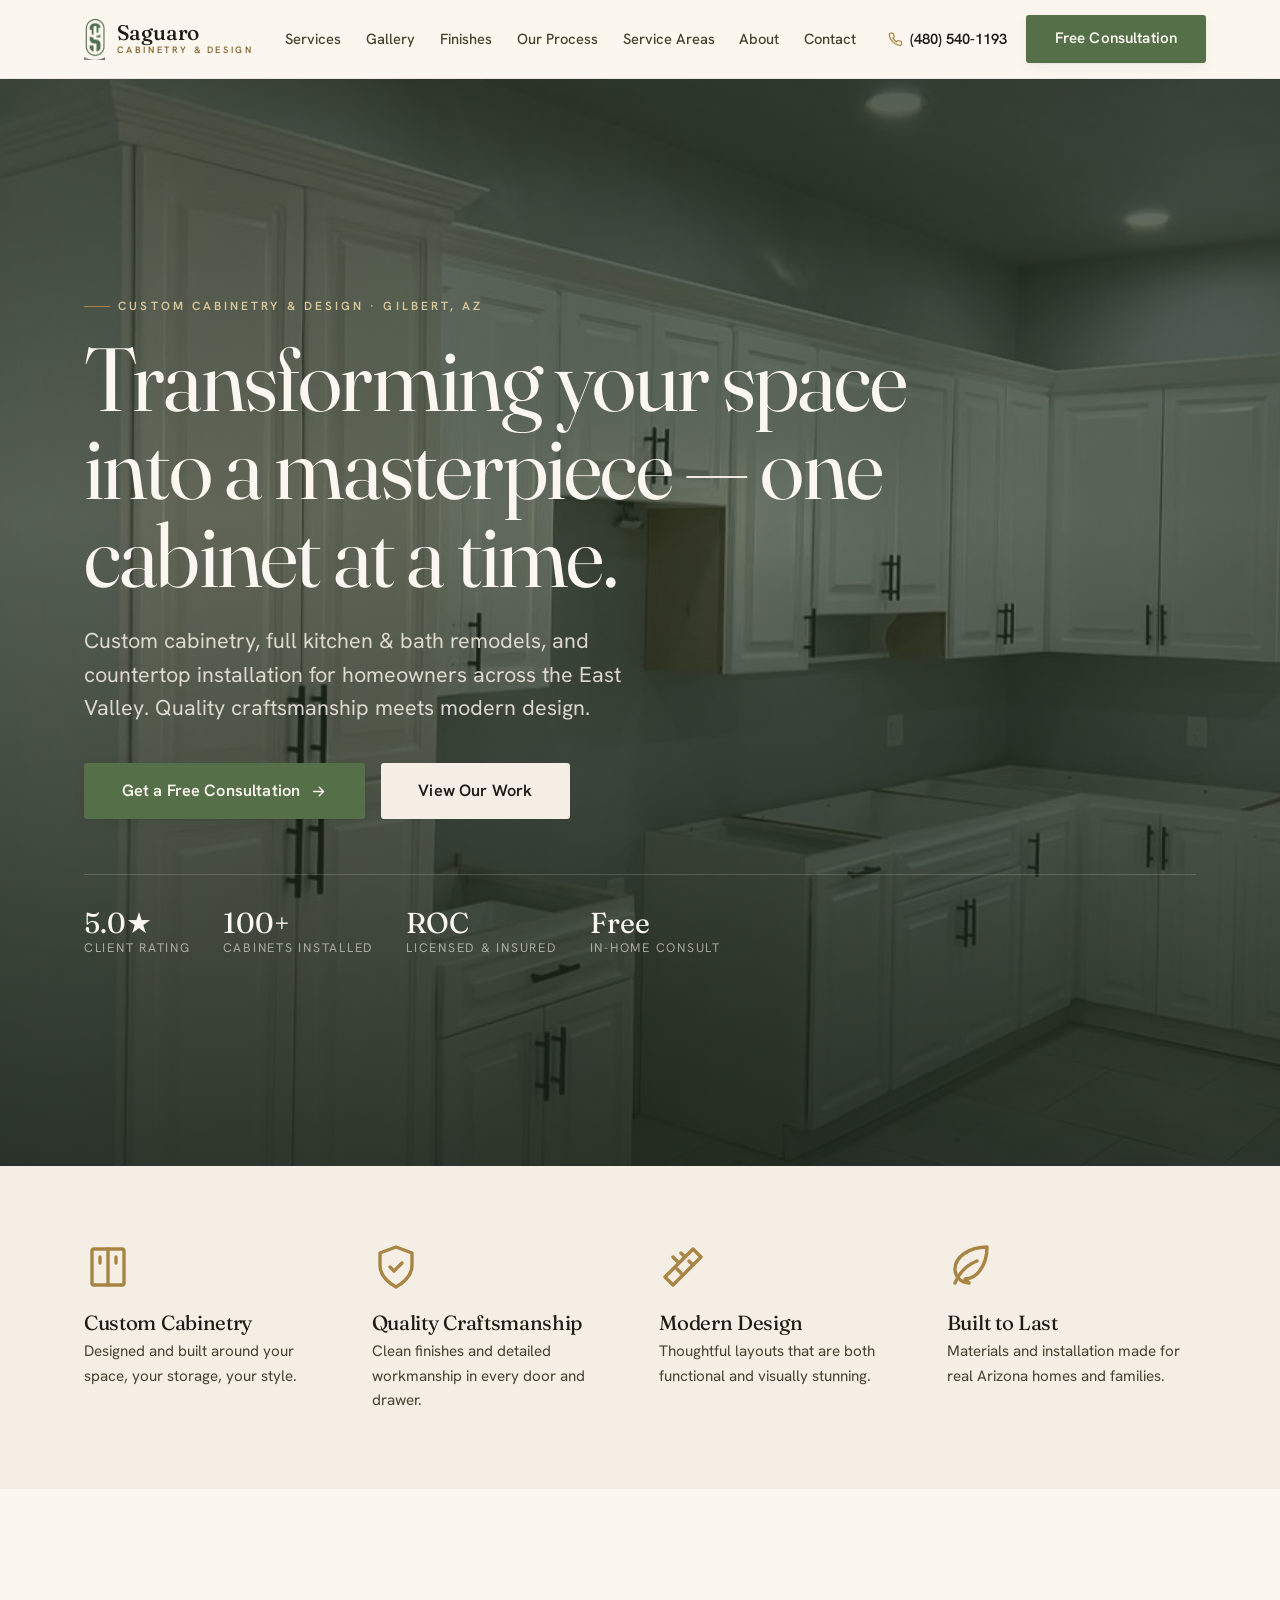
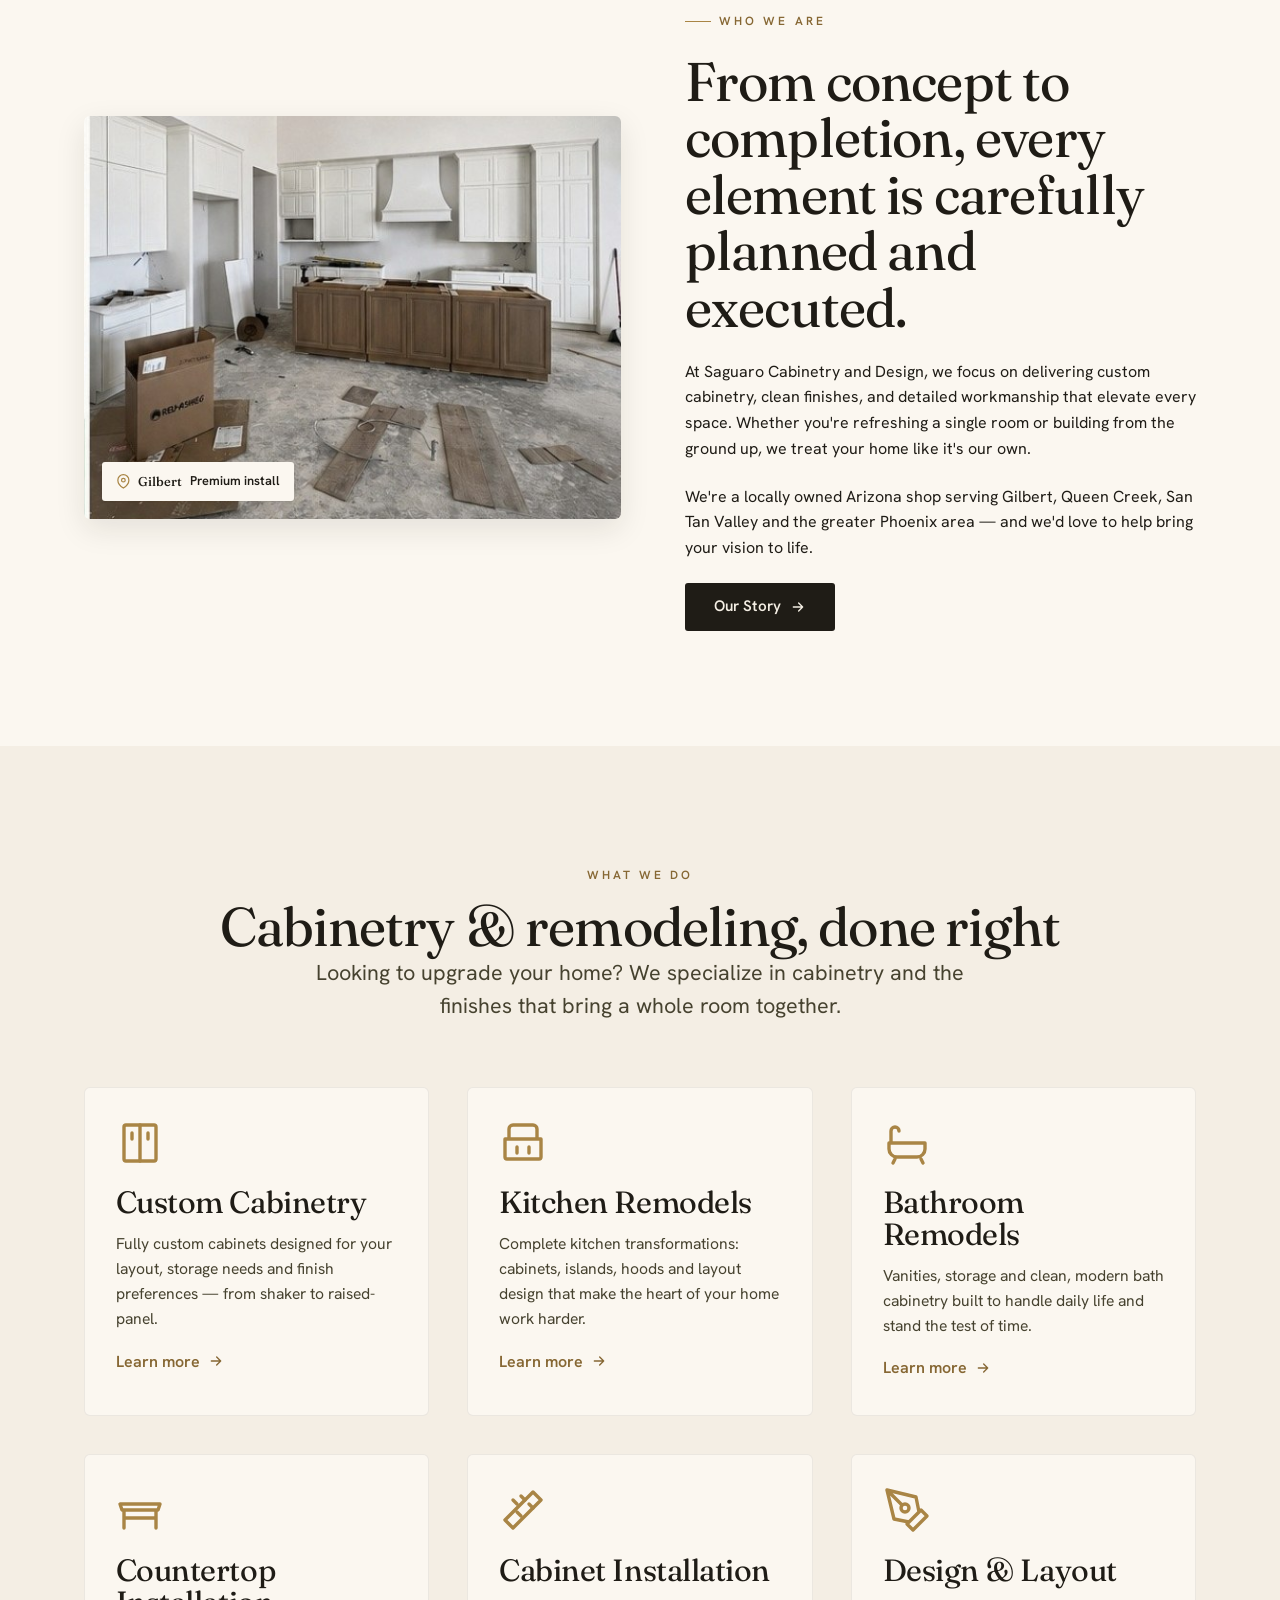
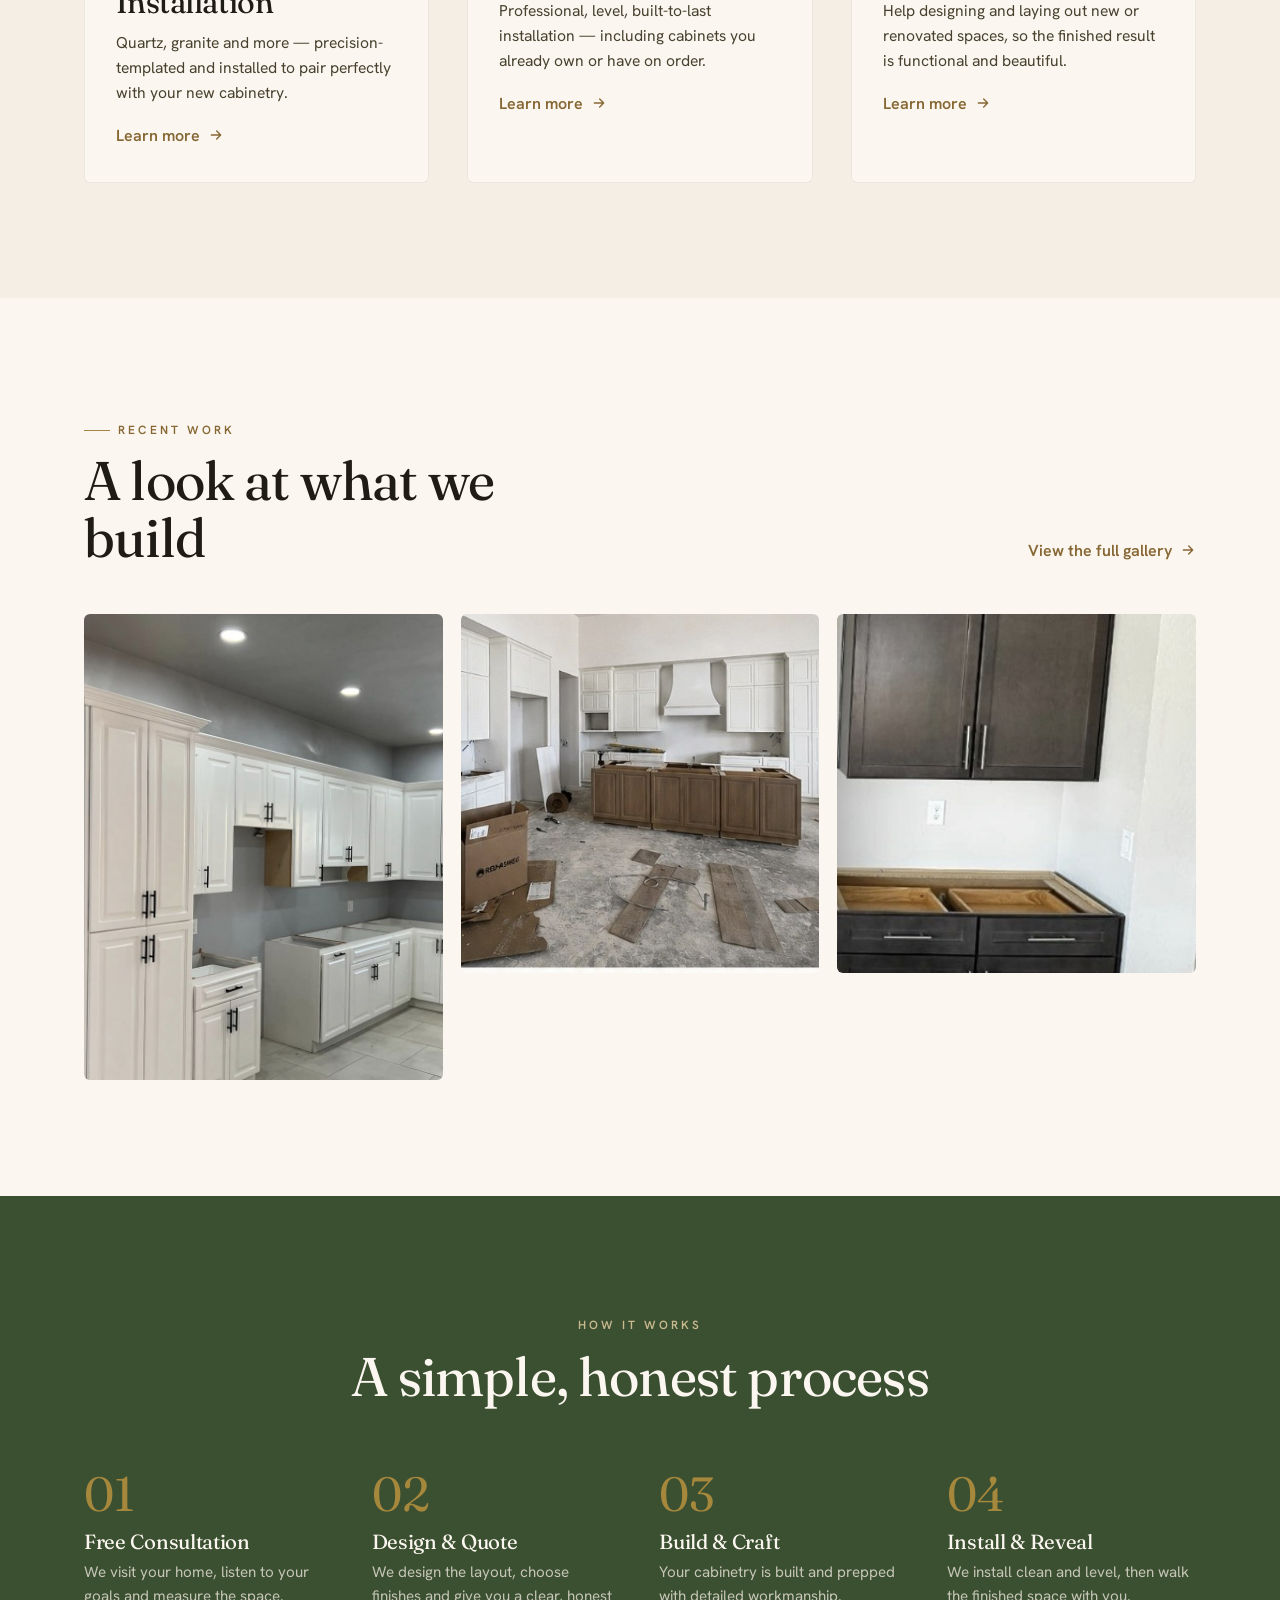
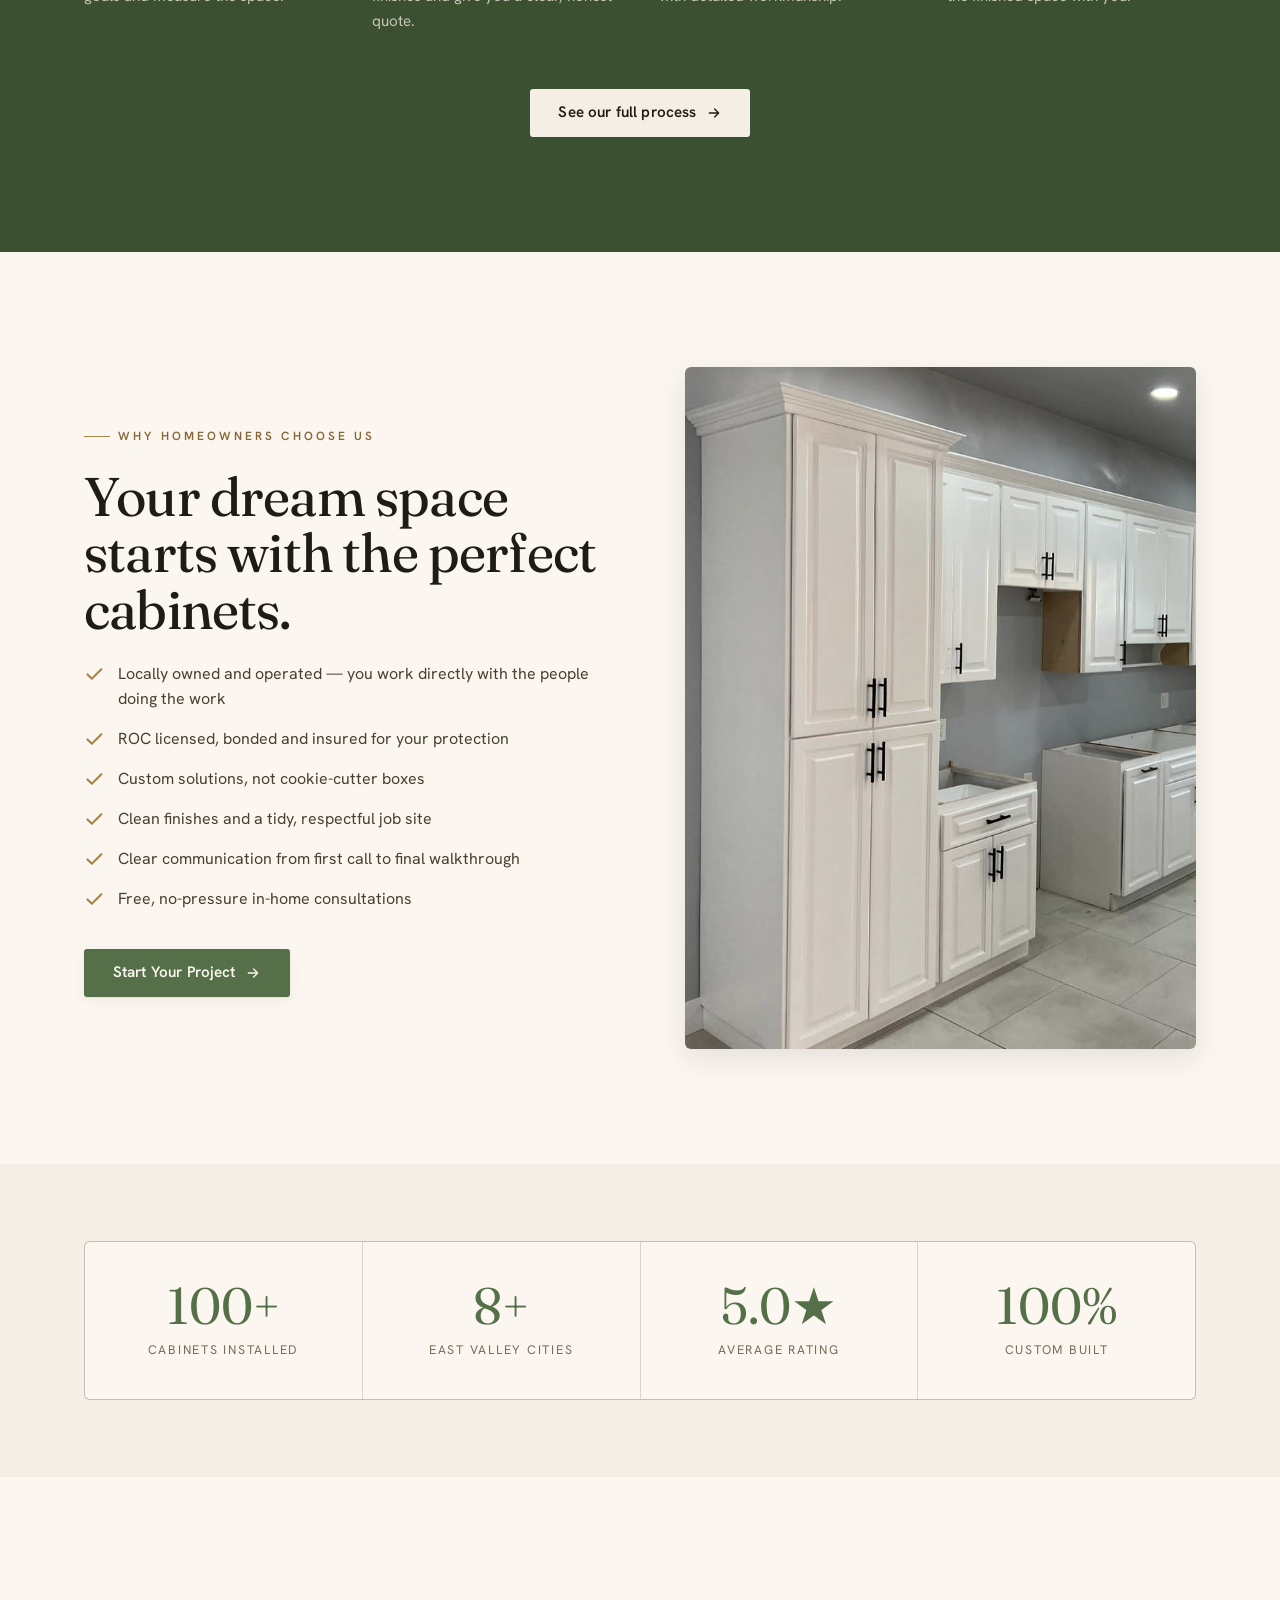
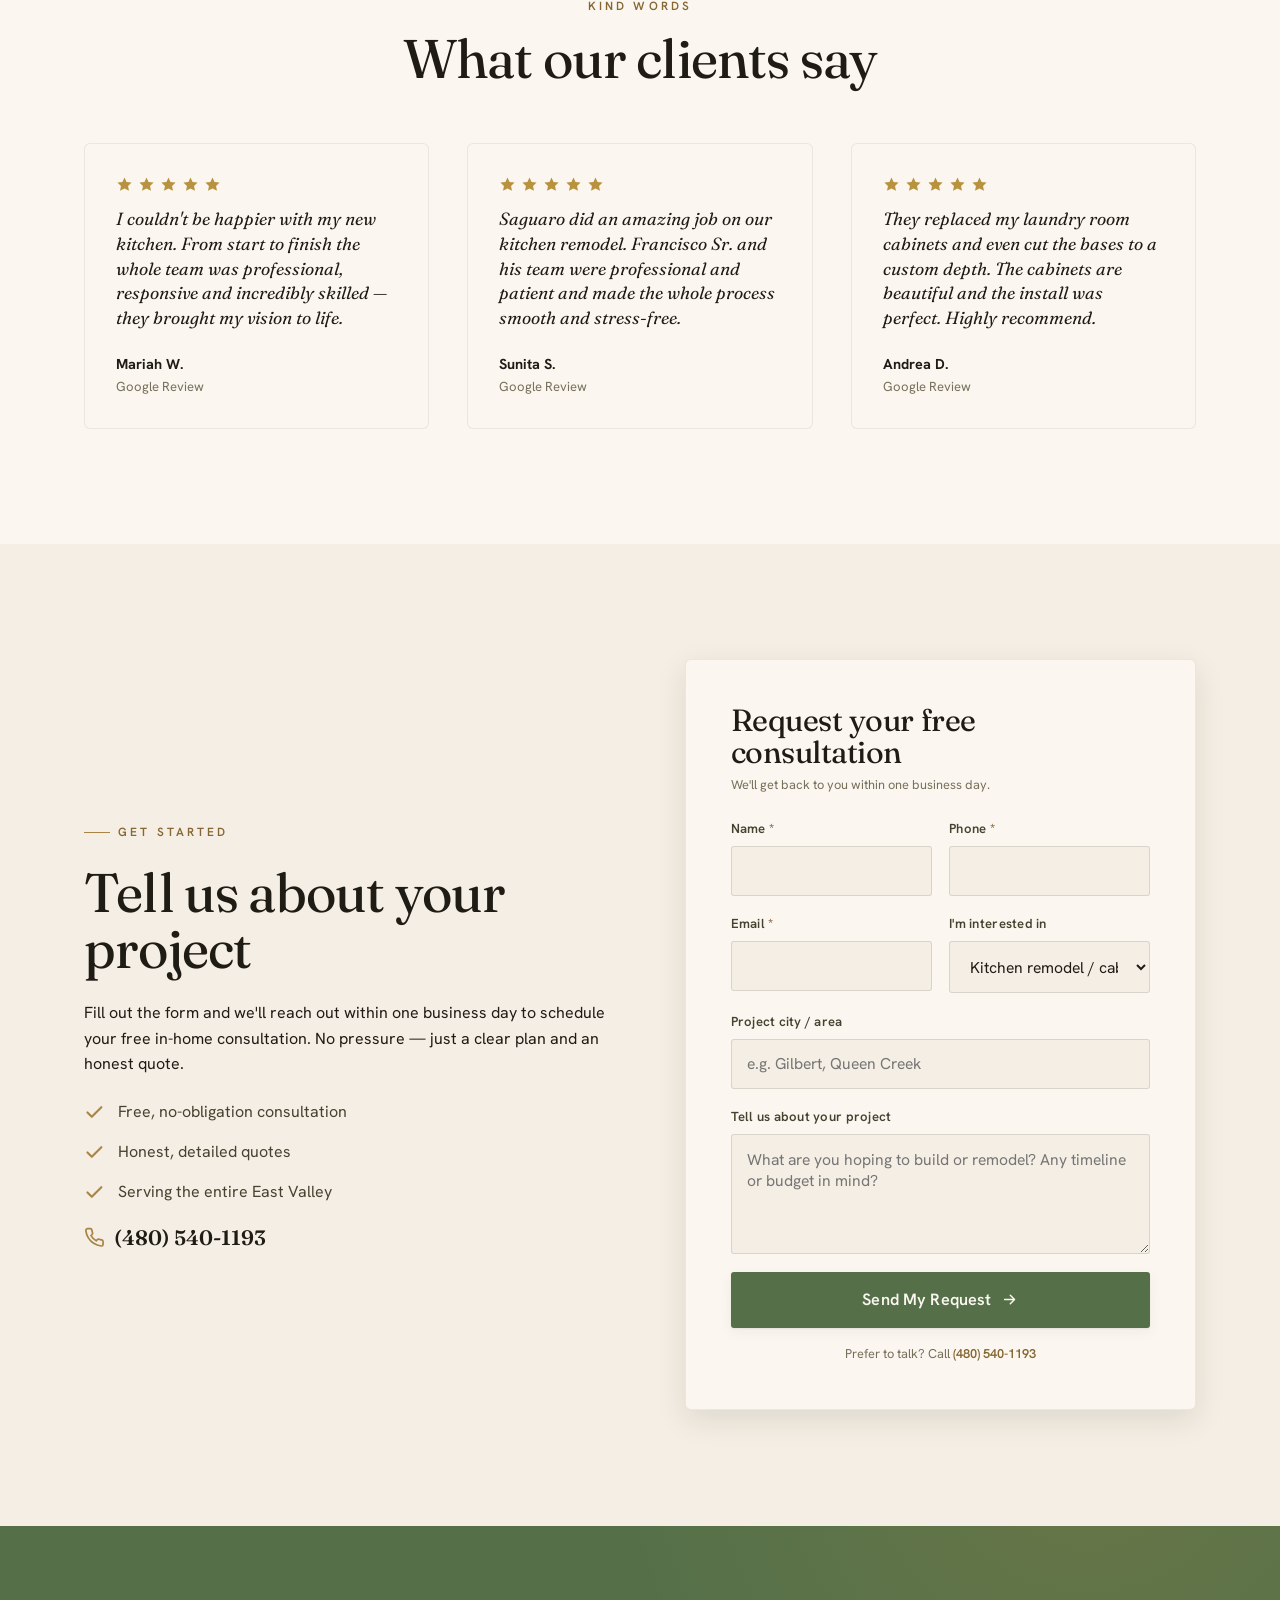
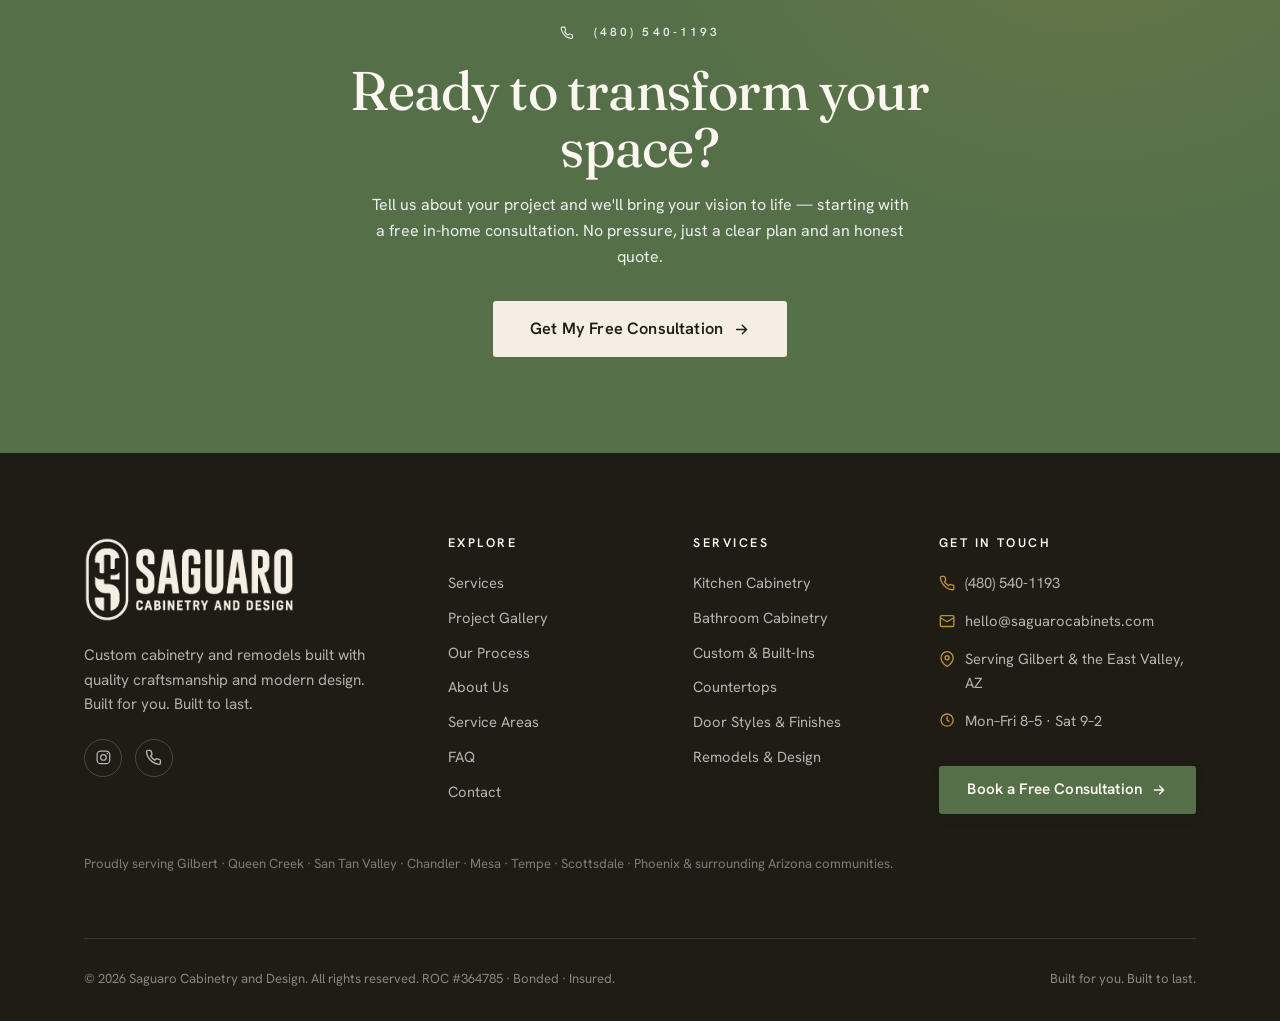
==== index.html @ 875e6c66 "Add files via upload" ====
<!DOCTYPE html>
<html lang="en">
<head>
<meta charset="utf-8">
<title>Saguaro Cabinetry and Design | Custom Cabinets & Kitchen Remodels in Gilbert, AZ</title>
<meta name="viewport" content="width=device-width, initial-scale=1">
<meta name="description" content="Custom cabinetry, kitchen & bathroom remodels, and countertop installation across Gilbert, Queen Creek & the East Valley. Built for you. Built to last. Free in-home consultation — call (480) 540-1193.">
<link rel="canonical" href="https://saguarocabinets.com/">
<meta name="robots" content="index,follow,max-image-preview:large">
<meta name="theme-color" content="#557049">
<meta name="author" content="Saguaro Cabinetry and Design">
<meta name="geo.region" content="US-AZ"><meta name="geo.placename" content="Gilbert, Arizona">
<meta property="og:type" content="website">
<meta property="og:site_name" content="Saguaro Cabinetry and Design">
<meta property="og:title" content="Saguaro Cabinetry and Design | Custom Cabinets & Kitchen Remodels in Gilbert, AZ">
<meta property="og:description" content="Custom cabinetry, kitchen & bathroom remodels, and countertop installation across Gilbert, Queen Creek & the East Valley. Built for you. Built to last. Free in-home consultation — call (480) 540-1193.">
<meta property="og:url" content="https://saguarocabinets.com/">
<meta property="og:image" content="https://saguarocabinets.com/assets/img/project-queencreek-kitchen.jpg">
<meta property="og:locale" content="en_US">
<meta name="twitter:card" content="summary_large_image">
<meta name="twitter:title" content="Saguaro Cabinetry and Design | Custom Cabinets & Kitchen Remodels in Gilbert, AZ">
<meta name="twitter:description" content="Custom cabinetry, kitchen & bathroom remodels, and countertop installation across Gilbert, Queen Creek & the East Valley. Built for you. Built to last. Free in-home consultation — call (480) 540-1193.">
<meta name="twitter:image" content="https://saguarocabinets.com/assets/img/project-queencreek-kitchen.jpg">
<link rel="icon" type="image/png" href="assets/img/favicon.png">
<link rel="apple-touch-icon" href="assets/img/favicon.png">
<link rel="preconnect" href="https://fonts.googleapis.com">
<link rel="preconnect" href="https://fonts.gstatic.com" crossorigin>
<link href="https://fonts.googleapis.com/css2?family=Fraunces:opsz,wght@9..144,330;9..144,400;9..144,470;9..144,560&family=Hanken+Grotesk:wght@400;500;600;700&display=swap" rel="stylesheet">
<link rel="stylesheet" href="assets/css/style.css">
<script type="application/ld+json">{"@context":"https://schema.org","@type":"HomeAndConstructionBusiness","@id":"https://saguarocabinets.com/#business","name":"Saguaro Cabinetry and Design","alternateName":"Saguaro Cabinetry","image":"https://saguarocabinets.com/assets/img/project-queencreek-kitchen.jpg","logo":"https://saguarocabinets.com/assets/img/logo-mark.png","url":"https://saguarocabinets.com/","telephone":"(480) 540-1193","email":"hello@saguarocabinets.com","priceRange":"$$-$$$","address":{"@type":"PostalAddress","addressLocality":"Gilbert","addressRegion":"AZ","addressCountry":"US"},"areaServed":[{"@type":"City","name":"Gilbert"},{"@type":"City","name":"Queen Creek"},{"@type":"City","name":"San Tan Valley"},{"@type":"City","name":"Chandler"},{"@type":"City","name":"Mesa"},{"@type":"City","name":"Tempe"},{"@type":"City","name":"Scottsdale"},{"@type":"City","name":"Phoenix"}],"sameAs":["https://www.instagram.com/saguarocabinetry"],"description":"Custom cabinetry, kitchen and bathroom remodels, and countertop installation serving the East Valley and greater Phoenix, Arizona. Built for you. Built to last.","openingHoursSpecification":[{"@type":"OpeningHoursSpecification","dayOfWeek":["Monday","Tuesday","Wednesday","Thursday","Friday"],"opens":"08:00","closes":"17:00"},{"@type":"OpeningHoursSpecification","dayOfWeek":["Saturday"],"opens":"09:00","closes":"14:00"}],"aggregateRating":{"@type":"AggregateRating","ratingValue":"5.0","reviewCount":"27"},"makesOffer":[{"@type":"Offer","itemOffered":{"@type":"Service","name":"Custom Cabinetry"}},{"@type":"Offer","itemOffered":{"@type":"Service","name":"Kitchen Remodeling"}},{"@type":"Offer","itemOffered":{"@type":"Service","name":"Bathroom Remodeling"}},{"@type":"Offer","itemOffered":{"@type":"Service","name":"Cabinet Installation"}},{"@type":"Offer","itemOffered":{"@type":"Service","name":"Countertop Installation"}}]}</script>
<script type="application/ld+json">{"@context":"https://schema.org","@type":"WebSite","name":"Saguaro Cabinetry and Design","url":"https://saguarocabinets.com/","potentialAction":{"@type":"SearchAction","target":"https://saguarocabinets.com/gallery.html","query-input":"required name=q"}}</script>
</head>
<body>
<header class="site-header">
  <nav class="nav wrap" aria-label="Primary">
    <a class="brand" href="index.html" aria-label="Saguaro Cabinetry and Design — home">
      <img class="brand__mark" src="assets/img/logo-mark.png" alt="" width="22" height="42" loading="eager">
      <span class="brand__name">Saguaro<small>Cabinetry &amp; Design</small></span>
    </a>
    <div class="nav__links" id="menu"><a href="services.html">Services</a><a href="gallery.html">Gallery</a><a href="finishes.html">Finishes</a><a href="process.html">Our Process</a><a href="areas.html">Service Areas</a><a href="about.html">About</a><a href="contact.html">Contact</a></div>
    <div class="nav__cta">
      <a class="nav__phone" href="tel:+14805401193"><svg viewBox="0 0 24 24" fill="none" stroke="currentColor" stroke-width="2" stroke-linecap="round" stroke-linejoin="round"><path d="M22 16.92v3a2 2 0 0 1-2.18 2 19.8 19.8 0 0 1-8.63-3.07 19.5 19.5 0 0 1-6-6A19.8 19.8 0 0 1 2.12 4.18 2 2 0 0 1 4.11 2h3a2 2 0 0 1 2 1.72c.13.96.36 1.9.7 2.81a2 2 0 0 1-.45 2.11L8.09 9.91a16 16 0 0 0 6 6l1.27-1.27a2 2 0 0 1 2.11-.45c.91.34 1.85.57 2.81.7A2 2 0 0 1 22 16.92z"/></svg>(480) 540-1193</a>
      <a class="btn btn--primary" href="contact.html">Free Consultation</a>
      <button class="nav__toggle" aria-label="Toggle menu" aria-controls="menu" aria-expanded="false"><span></span><span></span><span></span></button>
    </div>
  </nav>
</header>

<section class="hero">
  <div class="hero__media"><img src="assets/img/hero-kitchen.jpg" alt="Custom white kitchen cabinetry installed by Saguaro Cabinetry and Design in Queen Creek, Arizona"></div>
  <div class="wrap hero__inner">
    <span class="eyebrow hero__eyebrow reveal in">Custom Cabinetry &amp; Design · Gilbert, AZ</span>
    <h1 class="display reveal in" data-d="1" style="margin-top:1.2rem">Transforming your space into a masterpiece — one cabinet at a time.</h1>
    <p class="lead reveal in" data-d="2" style="margin-top:1.6rem">Custom cabinetry, full kitchen &amp; bath remodels, and countertop installation for homeowners across the East Valley. Quality craftsmanship meets modern design.</p>
    <div class="hero__cta reveal in" data-d="3">
      <a class="btn btn--primary btn--lg" href="contact.html">Get a Free Consultation <svg viewBox="0 0 24 24" fill="none" stroke="currentColor" stroke-width="2" stroke-linecap="round" stroke-linejoin="round"><path d="M5 12h14M13 6l6 6-6 6"/></svg></a>
      <a class="btn btn--light btn--lg" href="gallery.html">View Our Work</a>
    </div>
    <div class="hero__trust reveal in" data-d="4">
      <div><b>5.0&#9733;</b><span>Client rating</span></div>
      <div><b>100+</b><span>Cabinets installed</span></div>
      <div><b>ROC</b><span>Licensed &amp; insured</span></div>
      <div><b>Free</b><span>In-home consult</span></div>
    </div>
  </div>
</section>

<section class="section section--tight bg-bone">
  <div class="wrap">
    <div class="grid g-4">
      <div class="reveal"><div class="card__icon"><svg viewBox="0 0 24 24" fill="none" stroke="currentColor" stroke-width="1.7" stroke-linecap="round" stroke-linejoin="round"><rect x="4" y="3" width="16" height="18" rx="1"/><path d="M12 3v18M8 7v3M16 7v3"/></svg></div><h4>Custom Cabinetry</h4><p style="color:var(--ink-soft);font-size:.95rem;margin-top:.4rem">Designed and built around your space, your storage, your style.</p></div>
      <div class="reveal" data-d="1"><div class="card__icon"><svg viewBox="0 0 24 24" fill="none" stroke="currentColor" stroke-width="1.7" stroke-linecap="round" stroke-linejoin="round"><path d="M12 2 4 5v6c0 5 3.5 8.5 8 11 4.5-2.5 8-6 8-11V5z"/><path d="m9 12 2 2 4-4"/></svg></div><h4>Quality Craftsmanship</h4><p style="color:var(--ink-soft);font-size:.95rem;margin-top:.4rem">Clean finishes and detailed workmanship in every door and drawer.</p></div>
      <div class="reveal" data-d="2"><div class="card__icon"><svg viewBox="0 0 24 24" fill="none" stroke="currentColor" stroke-width="1.7" stroke-linecap="round" stroke-linejoin="round"><path d="M3 17 17 3l4 4L7 21z"/><path d="M7 7l2 2M11 5l2 2M15 9l2 2M9 13l2 2"/></svg></div><h4>Modern Design</h4><p style="color:var(--ink-soft);font-size:.95rem;margin-top:.4rem">Thoughtful layouts that are both functional and visually stunning.</p></div>
      <div class="reveal" data-d="3"><div class="card__icon"><svg viewBox="0 0 24 24" fill="none" stroke="currentColor" stroke-width="1.7" stroke-linecap="round" stroke-linejoin="round"><path d="M11 20A7 7 0 0 1 4 13c0-6 7-11 16-11 0 9-5 16-11 16zM4 20c2-5 6-9 11-11"/></svg></div><h4>Built to Last</h4><p style="color:var(--ink-soft);font-size:.95rem;margin-top:.4rem">Materials and installation made for real Arizona homes and families.</p></div>
    </div>
  </div>
</section>

<section class="section">
  <div class="wrap split">
    <div class="split__media reveal"><div class="media-frame"><img src="assets/img/project-gilbert-island.jpg" alt="Custom walnut kitchen island with white perimeter cabinets and custom range hood in Gilbert, AZ"><div class="media-badge"><svg viewBox="0 0 24 24" fill="none" stroke="currentColor" stroke-width="2" stroke-linecap="round" stroke-linejoin="round"><path d="M21 10c0 7-9 13-9 13s-9-6-9-13a9 9 0 0 1 18 0z"/><circle cx="12" cy="10" r="3"/></svg><b>Gilbert</b> Premium install</div></div></div>
    <div class="stack reveal" data-d="1">
      <span class="eyebrow">Who we are</span>
      <h2>From concept to completion, every element is carefully planned and executed.</h2>
      <p>At Saguaro Cabinetry and Design, we focus on delivering custom cabinetry, clean finishes, and detailed workmanship that elevate every space. Whether you're refreshing a single room or building from the ground up, we treat your home like it's our own.</p>
      <p>We're a locally owned Arizona shop serving Gilbert, Queen Creek, San Tan Valley and the greater Phoenix area — and we'd love to help bring your vision to life.</p>
      <a class="btn btn--dark" href="about.html">Our Story <svg viewBox="0 0 24 24" fill="none" stroke="currentColor" stroke-width="2" stroke-linecap="round" stroke-linejoin="round"><path d="M5 12h14M13 6l6 6-6 6"/></svg></a>
    </div>
  </div>
</section>

<section class="section bg-bone">
  <div class="wrap">
    <div class="center stack-sm reveal" style="margin-bottom:clamp(2.5rem,5vw,4rem)">
      <span class="eyebrow center">What we do</span>
      <h2>Cabinetry &amp; remodeling, done right</h2>
      <p class="lead measure" style="margin:0 auto">Looking to upgrade your home? We specialize in cabinetry and the finishes that bring a whole room together.</p>
    </div>
    <div class="grid g-3">
      <div class="card reveal"><div class="card__icon"><svg viewBox="0 0 24 24" fill="none" stroke="currentColor" stroke-width="1.7" stroke-linecap="round" stroke-linejoin="round"><rect x="4" y="3" width="16" height="18" rx="1"/><path d="M12 3v18M8 7v3M16 7v3"/></svg></div><h3>Custom Cabinetry</h3><p>Fully custom cabinets designed for your layout, storage needs and finish preferences — from shaker to raised-panel.</p><a class="link-arrow" href="custom-cabinetry.html" style="margin-top:1.1rem">Learn more <svg viewBox="0 0 24 24" fill="none" stroke="currentColor" stroke-width="2" stroke-linecap="round" stroke-linejoin="round"><path d="M5 12h14M13 6l6 6-6 6"/></svg></a></div>
      <div class="card reveal"><div class="card__icon"><svg viewBox="0 0 24 24" fill="none" stroke="currentColor" stroke-width="1.7" stroke-linecap="round" stroke-linejoin="round"><path d="M3 10h18M5 10V5a2 2 0 0 1 2-2h10a2 2 0 0 1 2 2v5M3 10v9a1 1 0 0 0 1 1h16a1 1 0 0 0 1-1v-9M9 14v3M15 14v3"/></svg></div><h3>Kitchen Remodels</h3><p>Complete kitchen transformations: cabinets, islands, hoods and layout design that make the heart of your home work harder.</p><a class="link-arrow" href="kitchens.html" style="margin-top:1.1rem">Learn more <svg viewBox="0 0 24 24" fill="none" stroke="currentColor" stroke-width="2" stroke-linecap="round" stroke-linejoin="round"><path d="M5 12h14M13 6l6 6-6 6"/></svg></a></div>
      <div class="card reveal"><div class="card__icon"><svg viewBox="0 0 24 24" fill="none" stroke="currentColor" stroke-width="1.7" stroke-linecap="round" stroke-linejoin="round"><path d="M4 12V6a2 2 0 0 1 2-2 2 2 0 0 1 2 2M3 12h18v3a4 4 0 0 1-4 4H7a4 4 0 0 1-4-4zM6 20l-1 2M19 20l1 2"/></svg></div><h3>Bathroom Remodels</h3><p>Vanities, storage and clean, modern bath cabinetry built to handle daily life and stand the test of time.</p><a class="link-arrow" href="bathrooms.html" style="margin-top:1.1rem">Learn more <svg viewBox="0 0 24 24" fill="none" stroke="currentColor" stroke-width="2" stroke-linecap="round" stroke-linejoin="round"><path d="M5 12h14M13 6l6 6-6 6"/></svg></a></div>
      <div class="card reveal"><div class="card__icon"><svg viewBox="0 0 24 24" fill="none" stroke="currentColor" stroke-width="1.7" stroke-linecap="round" stroke-linejoin="round"><path d="M2 9h20l-1 3H3zM4 12v9M20 12v9M4 16h16"/></svg></div><h3>Countertop Installation</h3><p>Quartz, granite and more — precision-templated and installed to pair perfectly with your new cabinetry.</p><a class="link-arrow" href="countertops.html" style="margin-top:1.1rem">Learn more <svg viewBox="0 0 24 24" fill="none" stroke="currentColor" stroke-width="2" stroke-linecap="round" stroke-linejoin="round"><path d="M5 12h14M13 6l6 6-6 6"/></svg></a></div>
      <div class="card reveal"><div class="card__icon"><svg viewBox="0 0 24 24" fill="none" stroke="currentColor" stroke-width="1.7" stroke-linecap="round" stroke-linejoin="round"><path d="M3 17 17 3l4 4L7 21z"/><path d="M7 7l2 2M11 5l2 2M15 9l2 2M9 13l2 2"/></svg></div><h3>Cabinet Installation</h3><p>Professional, level, built-to-last installation — including cabinets you already own or have on order.</p><a class="link-arrow" href="services.html" style="margin-top:1.1rem">Learn more <svg viewBox="0 0 24 24" fill="none" stroke="currentColor" stroke-width="2" stroke-linecap="round" stroke-linejoin="round"><path d="M5 12h14M13 6l6 6-6 6"/></svg></a></div>
      <div class="card reveal"><div class="card__icon"><svg viewBox="0 0 24 24" fill="none" stroke="currentColor" stroke-width="1.7" stroke-linecap="round" stroke-linejoin="round"><path d="m12 19 7-7 3 3-7 7-3-3zM18 13l-1.5-7.5L2 2l3.5 14.5L13 18zM2 2l7.5 7.5"/><circle cx="11" cy="11" r="2"/></svg></div><h3>Design &amp; Layout</h3><p>Help designing and laying out new or renovated spaces, so the finished result is functional and beautiful.</p><a class="link-arrow" href="services.html" style="margin-top:1.1rem">Learn more <svg viewBox="0 0 24 24" fill="none" stroke="currentColor" stroke-width="2" stroke-linecap="round" stroke-linejoin="round"><path d="M5 12h14M13 6l6 6-6 6"/></svg></a></div>
    </div>
  </div>
</section>

<section class="section">
  <div class="wrap">
    <div class="split" style="align-items:flex-end;margin-bottom:clamp(2rem,4vw,3rem)">
      <div class="stack-sm reveal"><span class="eyebrow">Recent work</span><h2>A look at what we build</h2></div>
      <div class="reveal" data-d="1" style="text-align:right"><a class="link-arrow" href="gallery.html">View the full gallery <svg viewBox="0 0 24 24" fill="none" stroke="currentColor" stroke-width="2" stroke-linecap="round" stroke-linejoin="round"><path d="M5 12h14M13 6l6 6-6 6"/></svg></a></div>
    </div>
    <div class="gallery-grid">
      <div class="gallery-item reveal"><img src="assets/img/project-queencreek-kitchen.jpg" alt="White raised-panel kitchen cabinets in Queen Creek, AZ" loading="lazy"><div class="gallery-item__cap"><span>Queen Creek</span><h4>White Raised-Panel Kitchen</h4></div></div>
      <div class="gallery-item reveal" data-d="1"><img src="assets/img/project-gilbert-island.jpg" alt="Walnut kitchen island in Gilbert, AZ" loading="lazy"><div class="gallery-item__cap"><span>Gilbert</span><h4>Walnut Island &amp; Hood</h4></div></div>
      <div class="gallery-item reveal" data-d="2"><img src="assets/img/project-espresso-cabinets.jpg" alt="Espresso built-in cabinetry in San Tan Valley, AZ" loading="lazy"><div class="gallery-item__cap"><span>San Tan Valley</span><h4>Espresso Built-Ins</h4></div></div>
    </div>
  </div>
</section>

<section class="section bg-saguaro">
  <div class="wrap">
    <div class="center stack-sm reveal" style="margin-bottom:clamp(2.5rem,5vw,4rem)">
      <span class="eyebrow center">How it works</span>
      <h2>A simple, honest process</h2>
    </div>
    <div class="grid g-4">
      <div class="reveal"><span class="feature-num">01</span><h4>Free Consultation</h4><p style="color:rgba(244,238,228,.75);margin-top:.5rem;font-size:.95rem">We visit your home, listen to your goals and measure the space.</p></div>
      <div class="reveal" data-d="1"><span class="feature-num">02</span><h4>Design &amp; Quote</h4><p style="color:rgba(244,238,228,.75);margin-top:.5rem;font-size:.95rem">We design the layout, choose finishes and give you a clear, honest quote.</p></div>
      <div class="reveal" data-d="2"><span class="feature-num">03</span><h4>Build &amp; Craft</h4><p style="color:rgba(244,238,228,.75);margin-top:.5rem;font-size:.95rem">Your cabinetry is built and prepped with detailed workmanship.</p></div>
      <div class="reveal" data-d="3"><span class="feature-num">04</span><h4>Install &amp; Reveal</h4><p style="color:rgba(244,238,228,.75);margin-top:.5rem;font-size:.95rem">We install clean and level, then walk the finished space with you.</p></div>
    </div>
    <div class="center" style="margin-top:clamp(2.5rem,5vw,3.5rem)"><a class="btn btn--light" href="process.html">See our full process <svg viewBox="0 0 24 24" fill="none" stroke="currentColor" stroke-width="2" stroke-linecap="round" stroke-linejoin="round"><path d="M5 12h14M13 6l6 6-6 6"/></svg></a></div>
  </div>
</section>

<section class="section">
  <div class="wrap split split--rev">
    <div class="split__media reveal"><div class="media-frame media-frame--tall"><img src="assets/img/project-queencreek-pantry.jpg" alt="Floor-to-ceiling white pantry cabinetry installed in Queen Creek, AZ"></div></div>
    <div class="stack reveal" data-d="1">
      <span class="eyebrow">Why homeowners choose us</span>
      <h2>Your dream space starts with the perfect cabinets.</h2>
      <ul class="checklist "><li><svg viewBox="0 0 24 24" fill="none" stroke="currentColor" stroke-width="2.4" stroke-linecap="round" stroke-linejoin="round"><path d="M20 6 9 17l-5-5"/></svg><span>Locally owned and operated — you work directly with the people doing the work</span></li><li><svg viewBox="0 0 24 24" fill="none" stroke="currentColor" stroke-width="2.4" stroke-linecap="round" stroke-linejoin="round"><path d="M20 6 9 17l-5-5"/></svg><span>ROC licensed, bonded and insured for your protection</span></li><li><svg viewBox="0 0 24 24" fill="none" stroke="currentColor" stroke-width="2.4" stroke-linecap="round" stroke-linejoin="round"><path d="M20 6 9 17l-5-5"/></svg><span>Custom solutions, not cookie-cutter boxes</span></li><li><svg viewBox="0 0 24 24" fill="none" stroke="currentColor" stroke-width="2.4" stroke-linecap="round" stroke-linejoin="round"><path d="M20 6 9 17l-5-5"/></svg><span>Clean finishes and a tidy, respectful job site</span></li><li><svg viewBox="0 0 24 24" fill="none" stroke="currentColor" stroke-width="2.4" stroke-linecap="round" stroke-linejoin="round"><path d="M20 6 9 17l-5-5"/></svg><span>Clear communication from first call to final walkthrough</span></li><li><svg viewBox="0 0 24 24" fill="none" stroke="currentColor" stroke-width="2.4" stroke-linecap="round" stroke-linejoin="round"><path d="M20 6 9 17l-5-5"/></svg><span>Free, no-pressure in-home consultations</span></li></ul>
      <a class="btn btn--primary" href="contact.html">Start Your Project <svg viewBox="0 0 24 24" fill="none" stroke="currentColor" stroke-width="2" stroke-linecap="round" stroke-linejoin="round"><path d="M5 12h14M13 6l6 6-6 6"/></svg></a>
    </div>
  </div>
</section>

<section class="section--tight bg-bone">
  <div class="wrap">
    <div class="stats reveal">
      <div><b>100+</b><span>Cabinets Installed</span></div>
      <div><b>8+</b><span>East Valley Cities</span></div>
      <div><b>5.0&#9733;</b><span>Average Rating</span></div>
      <div><b>100%</b><span>Custom Built</span></div>
    </div>
  </div>
</section>

<!-- Real Google reviews (Saguaro Cabinetry and Design) -->
<section class="section">
  <div class="wrap">
    <div class="center stack-sm reveal" style="margin-bottom:clamp(2.5rem,5vw,3.5rem)"><span class="eyebrow center">Kind words</span><h2>What our clients say</h2></div>
    <div class="grid g-3">
      <div class="card reveal"><div class="quote"><div class="stars" aria-label="5 out of 5 stars"><svg viewBox="0 0 24 24" fill="currentColor"><path d="m12 2 2.9 6.3L22 9.3l-5 4.7 1.3 6.9L12 17.6 5.7 20.9 7 14 2 9.3l7.1-1z"/></svg><svg viewBox="0 0 24 24" fill="currentColor"><path d="m12 2 2.9 6.3L22 9.3l-5 4.7 1.3 6.9L12 17.6 5.7 20.9 7 14 2 9.3l7.1-1z"/></svg><svg viewBox="0 0 24 24" fill="currentColor"><path d="m12 2 2.9 6.3L22 9.3l-5 4.7 1.3 6.9L12 17.6 5.7 20.9 7 14 2 9.3l7.1-1z"/></svg><svg viewBox="0 0 24 24" fill="currentColor"><path d="m12 2 2.9 6.3L22 9.3l-5 4.7 1.3 6.9L12 17.6 5.7 20.9 7 14 2 9.3l7.1-1z"/></svg><svg viewBox="0 0 24 24" fill="currentColor"><path d="m12 2 2.9 6.3L22 9.3l-5 4.7 1.3 6.9L12 17.6 5.7 20.9 7 14 2 9.3l7.1-1z"/></svg></div><p style="font-size:1.1rem">I couldn't be happier with my new kitchen. From start to finish the whole team was professional, responsive and incredibly skilled — they brought my vision to life.</p><div class="quote__by"><b>Mariah W.</b><span>Google Review</span></div></div></div>
      <div class="card reveal" data-d="1"><div class="quote"><div class="stars" aria-label="5 out of 5 stars"><svg viewBox="0 0 24 24" fill="currentColor"><path d="m12 2 2.9 6.3L22 9.3l-5 4.7 1.3 6.9L12 17.6 5.7 20.9 7 14 2 9.3l7.1-1z"/></svg><svg viewBox="0 0 24 24" fill="currentColor"><path d="m12 2 2.9 6.3L22 9.3l-5 4.7 1.3 6.9L12 17.6 5.7 20.9 7 14 2 9.3l7.1-1z"/></svg><svg viewBox="0 0 24 24" fill="currentColor"><path d="m12 2 2.9 6.3L22 9.3l-5 4.7 1.3 6.9L12 17.6 5.7 20.9 7 14 2 9.3l7.1-1z"/></svg><svg viewBox="0 0 24 24" fill="currentColor"><path d="m12 2 2.9 6.3L22 9.3l-5 4.7 1.3 6.9L12 17.6 5.7 20.9 7 14 2 9.3l7.1-1z"/></svg><svg viewBox="0 0 24 24" fill="currentColor"><path d="m12 2 2.9 6.3L22 9.3l-5 4.7 1.3 6.9L12 17.6 5.7 20.9 7 14 2 9.3l7.1-1z"/></svg></div><p style="font-size:1.1rem">Saguaro did an amazing job on our kitchen remodel. Francisco Sr. and his team were professional and patient and made the whole process smooth and stress-free.</p><div class="quote__by"><b>Sunita S.</b><span>Google Review</span></div></div></div>
      <div class="card reveal" data-d="2"><div class="quote"><div class="stars" aria-label="5 out of 5 stars"><svg viewBox="0 0 24 24" fill="currentColor"><path d="m12 2 2.9 6.3L22 9.3l-5 4.7 1.3 6.9L12 17.6 5.7 20.9 7 14 2 9.3l7.1-1z"/></svg><svg viewBox="0 0 24 24" fill="currentColor"><path d="m12 2 2.9 6.3L22 9.3l-5 4.7 1.3 6.9L12 17.6 5.7 20.9 7 14 2 9.3l7.1-1z"/></svg><svg viewBox="0 0 24 24" fill="currentColor"><path d="m12 2 2.9 6.3L22 9.3l-5 4.7 1.3 6.9L12 17.6 5.7 20.9 7 14 2 9.3l7.1-1z"/></svg><svg viewBox="0 0 24 24" fill="currentColor"><path d="m12 2 2.9 6.3L22 9.3l-5 4.7 1.3 6.9L12 17.6 5.7 20.9 7 14 2 9.3l7.1-1z"/></svg><svg viewBox="0 0 24 24" fill="currentColor"><path d="m12 2 2.9 6.3L22 9.3l-5 4.7 1.3 6.9L12 17.6 5.7 20.9 7 14 2 9.3l7.1-1z"/></svg></div><p style="font-size:1.1rem">They replaced my laundry room cabinets and even cut the bases to a custom depth. The cabinets are beautiful and the install was perfect. Highly recommend.</p><div class="quote__by"><b>Andrea D.</b><span>Google Review</span></div></div></div>
    </div>
  </div>
</section>

<section class="section bg-bone">
  <div class="wrap split">
    <div class="stack reveal">
      <span class="eyebrow">Get started</span>
      <h2>Tell us about your project</h2>
      <p>Fill out the form and we'll reach out within one business day to schedule your free in-home consultation. No pressure — just a clear plan and an honest quote.</p>
      <ul class="checklist "><li><svg viewBox="0 0 24 24" fill="none" stroke="currentColor" stroke-width="2.4" stroke-linecap="round" stroke-linejoin="round"><path d="M20 6 9 17l-5-5"/></svg><span>Free, no-obligation consultation</span></li><li><svg viewBox="0 0 24 24" fill="none" stroke="currentColor" stroke-width="2.4" stroke-linecap="round" stroke-linejoin="round"><path d="M20 6 9 17l-5-5"/></svg><span>Honest, detailed quotes</span></li><li><svg viewBox="0 0 24 24" fill="none" stroke="currentColor" stroke-width="2.4" stroke-linecap="round" stroke-linejoin="round"><path d="M20 6 9 17l-5-5"/></svg><span>Serving the entire East Valley</span></li></ul>
      <div style="margin-top:1rem"><a class="nav__phone" href="tel:+14805401193" style="font-size:1.3rem;font-family:var(--serif)"><svg viewBox="0 0 24 24" fill="none" stroke="currentColor" stroke-width="2" stroke-linecap="round" stroke-linejoin="round"><path d="M22 16.92v3a2 2 0 0 1-2.18 2 19.8 19.8 0 0 1-8.63-3.07 19.5 19.5 0 0 1-6-6A19.8 19.8 0 0 1 2.12 4.18 2 2 0 0 1 4.11 2h3a2 2 0 0 1 2 1.72c.13.96.36 1.9.7 2.81a2 2 0 0 1-.45 2.11L8.09 9.91a16 16 0 0 0 6 6l1.27-1.27a2 2 0 0 1 2.11-.45c.91.34 1.85.57 2.81.7A2 2 0 0 1 22 16.92z"/></svg>(480) 540-1193</a></div>
    </div>
    <div class="reveal" data-d="1"><div>
  <form class="lead-form" data-lead name="contact" method="POST" data-netlify="true" netlify-honeypot="company_website" novalidate><input type="hidden" name="form-name" value="contact">
    <h3 style="margin-bottom:.4rem">Request your free consultation</h3><p class="form-note" style="margin-bottom:1.4rem">We'll get back to you within one business day.</p>
    <div class="honey" aria-hidden="true"><label>Leave this empty<input type="text" name="company_website" tabindex="-1" autocomplete="off"></label></div>
    <div class="form-row">
      <div class="field"><label for="name">Name <span class="req">*</span></label><input type="text" id="name" name="name" required autocomplete="name"><span class="err">Please enter your name.</span></div>
      <div class="field"><label for="phone">Phone <span class="req">*</span></label><input type="tel" id="phone" name="phone" required autocomplete="tel"><span class="err">Please enter a valid phone number.</span></div>
    </div>
    <div class="form-row">
      <div class="field"><label for="email">Email <span class="req">*</span></label><input type="email" id="email" name="email" required autocomplete="email"><span class="err">Please enter a valid email.</span></div>
      <div class="field"><label for="service">I'm interested in</label><select id="service" name="service"><option value="Kitchen remodel / cabinets">Kitchen remodel / cabinets</option><option value="Bathroom remodel / vanity">Bathroom remodel / vanity</option><option value="Custom cabinetry & built-ins">Custom cabinetry & built-ins</option><option value="Countertops">Countertops</option><option value="Whole-home / new build">Whole-home / new build</option><option value="Not sure yet — let's talk">Not sure yet — let's talk</option></select></div>
    </div>
        <div class="field">
          <label for="address">Project city / area</label>
          <input type="text" id="address" name="city" placeholder="e.g. Gilbert, Queen Creek">
        </div>
      <div class="field">
        <label for="message">Tell us about your project</label>
        <textarea id="message" name="message" placeholder="What are you hoping to build or remodel? Any timeline or budget in mind?"></textarea>
      </div>
    <button class="btn btn--primary btn--lg" type="submit" style="width:100%;justify-content:center">Send My Request <svg viewBox="0 0 24 24" fill="none" stroke="currentColor" stroke-width="2" stroke-linecap="round" stroke-linejoin="round"><path d="M5 12h14M13 6l6 6-6 6"/></svg></button>
    <p class="form-note center" style="margin-top:1rem">Prefer to talk? Call <a href="tel:+14805401193" style="color:var(--clay-deep);font-weight:600">(480) 540-1193</a></p>
  </form>
  <div class="form-success">
    <div class="ic"><svg viewBox="0 0 24 24" fill="none" stroke="currentColor" stroke-width="2.4" stroke-linecap="round" stroke-linejoin="round"><path d="M20 6 9 17l-5-5"/></svg></div>
    <h3>Thank you — we've got it!</h3>
    <p class="measure-sm" style="margin:.6rem auto 0;color:var(--ink-soft)">Your request is on its way. A member of the Saguaro Cabinetry team will reach out within one business day to schedule your free consultation.</p>
  </div>
</div></div>
  </div>
</section>
<section class="cta-band">
  <div class="wrap cta-band__inner">
    <span class="eyebrow center" style="color:rgba(255,255,255,.85);justify-content:center"><svg viewBox="0 0 24 24" fill="none" stroke="currentColor" stroke-width="2" stroke-linecap="round" stroke-linejoin="round"><path d="M22 16.92v3a2 2 0 0 1-2.18 2 19.8 19.8 0 0 1-8.63-3.07 19.5 19.5 0 0 1-6-6A19.8 19.8 0 0 1 2.12 4.18 2 2 0 0 1 4.11 2h3a2 2 0 0 1 2 1.72c.13.96.36 1.9.7 2.81a2 2 0 0 1-.45 2.11L8.09 9.91a16 16 0 0 0 6 6l1.27-1.27a2 2 0 0 1 2.11-.45c.91.34 1.85.57 2.81.7A2 2 0 0 1 22 16.92z"/></svg>&nbsp; (480) 540-1193</span>
    <h2 class="reveal" style="margin-top:1rem">Ready to transform your space?</h2>
    <p class="reveal measure" data-d="1">Tell us about your project and we'll bring your vision to life — starting with a free in-home consultation. No pressure, just a clear plan and an honest quote.</p>
    <a class="btn btn--light btn--lg reveal" data-d="2" href="contact.html">Get My Free Consultation <svg viewBox="0 0 24 24" fill="none" stroke="currentColor" stroke-width="2" stroke-linecap="round" stroke-linejoin="round"><path d="M5 12h14M13 6l6 6-6 6"/></svg></a>
  </div>
</section>
<footer class="site-footer">
  <div class="wrap">
    <div class="footer-grid">
      <div class="footer-brand">
        <img src="assets/img/logo-full-cream.png" alt="Saguaro Cabinetry and Design" width="210" style="height:auto;margin-bottom:1.3rem">
        <p style="max-width:34ch;font-size:.95rem;color:rgba(244,238,228,.7)">Custom cabinetry and remodels built with quality craftsmanship and modern design. Built for you. Built to last.</p>
        <div class="social">
          <a href="https://www.instagram.com/saguarocabinetry" aria-label="Instagram" target="_blank" rel="noopener"><svg viewBox="0 0 24 24" fill="none" stroke="currentColor" stroke-width="1.8"><rect x="3" y="3" width="18" height="18" rx="5"/><circle cx="12" cy="12" r="4"/><circle cx="17.5" cy="6.5" r="1" fill="currentColor" stroke="none"/></svg></a>
          <a href="tel:+14805401193" aria-label="Call us"><svg viewBox="0 0 24 24" fill="none" stroke="currentColor" stroke-width="2" stroke-linecap="round" stroke-linejoin="round"><path d="M22 16.92v3a2 2 0 0 1-2.18 2 19.8 19.8 0 0 1-8.63-3.07 19.5 19.5 0 0 1-6-6A19.8 19.8 0 0 1 2.12 4.18 2 2 0 0 1 4.11 2h3a2 2 0 0 1 2 1.72c.13.96.36 1.9.7 2.81a2 2 0 0 1-.45 2.11L8.09 9.91a16 16 0 0 0 6 6l1.27-1.27a2 2 0 0 1 2.11-.45c.91.34 1.85.57 2.81.7A2 2 0 0 1 22 16.92z"/></svg></a>
        </div>
      </div>
      <div><h4>Explore</h4><ul class="footer-links"><li><a href="services.html">Services</a></li><li><a href="gallery.html">Project Gallery</a></li><li><a href="process.html">Our Process</a></li><li><a href="about.html">About Us</a></li><li><a href="areas.html">Service Areas</a></li><li><a href="faq.html">FAQ</a></li><li><a href="contact.html">Contact</a></li></ul></div>
      <div><h4>Services</h4><ul class="footer-links"><li><a href="kitchens.html">Kitchen Cabinetry</a></li><li><a href="bathrooms.html">Bathroom Cabinetry</a></li><li><a href="custom-cabinetry.html">Custom &amp; Built-Ins</a></li><li><a href="countertops.html">Countertops</a></li><li><a href="finishes.html">Door Styles &amp; Finishes</a></li><li><a href="services.html">Remodels &amp; Design</a></li></ul></div>
      <div>
        <h4>Get in touch</h4>
        <ul class="footer-contact">
          <li><svg viewBox="0 0 24 24" fill="none" stroke="currentColor" stroke-width="2" stroke-linecap="round" stroke-linejoin="round"><path d="M22 16.92v3a2 2 0 0 1-2.18 2 19.8 19.8 0 0 1-8.63-3.07 19.5 19.5 0 0 1-6-6A19.8 19.8 0 0 1 2.12 4.18 2 2 0 0 1 4.11 2h3a2 2 0 0 1 2 1.72c.13.96.36 1.9.7 2.81a2 2 0 0 1-.45 2.11L8.09 9.91a16 16 0 0 0 6 6l1.27-1.27a2 2 0 0 1 2.11-.45c.91.34 1.85.57 2.81.7A2 2 0 0 1 22 16.92z"/></svg><a href="tel:+14805401193">(480) 540-1193</a></li>
          <li><svg viewBox="0 0 24 24" fill="none" stroke="currentColor" stroke-width="2" stroke-linecap="round" stroke-linejoin="round"><rect x="2" y="4" width="20" height="16" rx="2"/><path d="m22 7-10 6L2 7"/></svg><a href="mailto:hello@saguarocabinets.com">hello@saguarocabinets.com</a></li>
          <li><svg viewBox="0 0 24 24" fill="none" stroke="currentColor" stroke-width="2" stroke-linecap="round" stroke-linejoin="round"><path d="M21 10c0 7-9 13-9 13s-9-6-9-13a9 9 0 0 1 18 0z"/><circle cx="12" cy="10" r="3"/></svg><span>Serving Gilbert &amp; the East Valley, AZ</span></li>
          <li><svg viewBox="0 0 24 24" fill="none" stroke="currentColor" stroke-width="2" stroke-linecap="round" stroke-linejoin="round"><circle cx="12" cy="12" r="9"/><path d="M12 7v5l3 2"/></svg><span>Mon–Fri 8–5 · Sat 9–2</span></li>
        </ul>
        <a class="btn btn--primary" href="contact.html" style="margin-top:1.2rem">Book a Free Consultation <svg viewBox="0 0 24 24" fill="none" stroke="currentColor" stroke-width="2" stroke-linecap="round" stroke-linejoin="round"><path d="M5 12h14M13 6l6 6-6 6"/></svg></a>
      </div>
    </div>
    <p style="margin-top:2.4rem;font-size:.82rem;color:rgba(244,238,228,.45);max-width:none">Proudly serving Gilbert · Queen Creek · San Tan Valley · Chandler · Mesa · Tempe · Scottsdale · Phoenix &amp; surrounding Arizona communities.</p>
    <div class="footer-bottom">
      <span>&copy; <span id="yr">2025</span> Saguaro Cabinetry and Design. All rights reserved. ROC #364785 · Bonded · Insured.</span>
      <span>Built for you. Built to last.</span>
    </div>
  </div>
</footer>
<script src="assets/js/main.js" defer></script>
</body></html>
---- assets/css/style.css ----
/* =============================================================
   SAGUARO CABINETRY & DESIGN — Global Stylesheet
   Aesthetic: Desert-luxe / refined organic
   ============================================================= */

/* ---------- Tokens ---------- */
:root{
  --paper:#FBF7F0;
  --bone:#F4EEE4;
  --bone-2:#EDE4D6;
  --sand:#DCCFBB;
  --ink:#1F1C16;
  --ink-soft:#46422F;
  --ink-mute:#766F5A;
  --saguaro:#557049;
  --saguaro-deep:#3B4F31;
  --clay:#A98545;
  --clay-deep:#866733;
  --brass:#B8923F;
  --line:rgba(31,26,22,.12);
  --line-soft:rgba(31,26,22,.07);
  --white:#FFFFFF;

  --shadow-sm:0 1px 2px rgba(31,26,22,.06), 0 4px 14px rgba(31,26,22,.05);
  --shadow-md:0 10px 30px rgba(31,26,22,.10);
  --shadow-lg:0 30px 70px rgba(31,26,22,.18);

  --maxw:1240px;
  --gutter:clamp(20px,5vw,64px);
  --radius:3px;
  --radius-lg:6px;

  --serif:"Fraunces",Georgia,"Times New Roman",serif;
  --sans:"Hanken Grotesk",-apple-system,BlinkMacSystemFont,"Segoe UI",sans-serif;

  --ease:cubic-bezier(.16,.84,.3,1);
}

/* ---------- Reset ---------- */
*,*::before,*::after{box-sizing:border-box;margin:0;padding:0}
html{scroll-behavior:smooth;-webkit-text-size-adjust:100%}
body{
  font-family:var(--sans);
  background:var(--paper);
  color:var(--ink);
  line-height:1.6;
  font-size:clamp(16px,1.05vw,17.5px);
  font-weight:400;
  -webkit-font-smoothing:antialiased;
  text-rendering:optimizeLegibility;
  overflow-x:hidden;
}
img{max-width:100%;display:block;height:auto}
a{color:inherit;text-decoration:none}
button{font-family:inherit;cursor:pointer;border:none;background:none}
ul{list-style:none}
::selection{background:var(--clay);color:var(--paper)}

/* ---------- Typography ---------- */
h1,h2,h3,h4{
  font-family:var(--serif);
  font-weight:430;
  line-height:1.04;
  letter-spacing:-.015em;
  font-optical-sizing:auto;
  color:var(--ink);
}
.display{
  font-size:clamp(2.7rem,7.2vw,5.6rem);
  font-weight:380;
  line-height:.98;
  letter-spacing:-.02em;
}
h2{font-size:clamp(2rem,4.4vw,3.4rem)}
h3{font-size:clamp(1.4rem,2.4vw,2rem)}
h4{font-size:clamp(1.15rem,1.6vw,1.35rem)}
p{max-width:64ch}
em,.italic{font-style:italic}

.eyebrow{
  font-family:var(--sans);
  font-size:.74rem;
  font-weight:600;
  letter-spacing:.26em;
  text-transform:uppercase;
  color:var(--clay-deep);
  display:inline-flex;
  align-items:center;
  gap:.7em;
}
.eyebrow::before{
  content:"";width:26px;height:1px;background:var(--clay);display:inline-block;
}
.eyebrow.center::before{display:none}
.eyebrow svg{width:1.15em;height:1.15em;flex-shrink:0}
.lead{font-size:clamp(1.1rem,1.7vw,1.35rem);color:var(--ink-soft);line-height:1.55}

/* ---------- Layout ---------- */
.wrap{max-width:var(--maxw);margin-inline:auto;padding-inline:var(--gutter)}
.section{padding-block:clamp(64px,9vw,128px)}
.section--tight{padding-block:clamp(48px,6vw,80px)}
.bg-bone{background:var(--bone)}
.bg-sand{background:var(--bone-2)}
.bg-saguaro{background:var(--saguaro-deep);color:var(--bone)}
.bg-saguaro h1,.bg-saguaro h2,.bg-saguaro h3,.bg-saguaro h4{color:var(--paper)}
.bg-saguaro .eyebrow{color:#C9B98F}
.bg-saguaro .eyebrow::before{background:var(--brass)}
.bg-ink{background:var(--ink);color:var(--bone)}
.bg-ink h1,.bg-ink h2,.bg-ink h3{color:var(--paper)}

.center{text-align:center}
.center .eyebrow{justify-content:center}
.measure{max-width:60ch}
.measure-sm{max-width:44ch}
.grid{display:grid;gap:clamp(20px,3vw,40px)}
.g-2{grid-template-columns:repeat(2,1fr)}
.g-3{grid-template-columns:repeat(3,1fr)}
.g-4{grid-template-columns:repeat(4,1fr)}
@media(max-width:900px){.g-3,.g-4{grid-template-columns:repeat(2,1fr)}}
@media(max-width:620px){.g-2,.g-3,.g-4{grid-template-columns:1fr}}

.stack-sm>*+*{margin-top:.8rem}
.stack>*+*{margin-top:1.4rem}
.stack-lg>*+*{margin-top:2.2rem}

/* ---------- Buttons ---------- */
.btn{
  display:inline-flex;align-items:center;gap:.6em;
  font-family:var(--sans);font-weight:600;font-size:.95rem;letter-spacing:.01em;
  padding:1.05em 1.9em;border-radius:var(--radius);
  transition:transform .35s var(--ease),background .35s var(--ease),color .35s var(--ease),box-shadow .35s var(--ease);
  position:relative;line-height:1;white-space:nowrap;
}
.btn svg{width:1.05em;height:1.05em;transition:transform .35s var(--ease)}
.btn--primary{background:var(--saguaro);color:var(--paper);box-shadow:var(--shadow-sm)}
.btn--primary:hover{background:var(--saguaro-deep);transform:translateY(-2px);box-shadow:var(--shadow-md)}
.btn--primary:hover svg{transform:translateX(4px)}
.btn--dark{background:var(--ink);color:var(--bone)}
.btn--dark:hover{background:var(--saguaro);transform:translateY(-2px)}
.btn--ghost{border:1px solid var(--line);color:var(--ink);background:transparent}
.btn--ghost:hover{border-color:var(--ink);background:var(--ink);color:var(--bone)}
.btn--light{background:var(--bone);color:var(--ink)}
.btn--light:hover{background:var(--white);transform:translateY(-2px)}
.btn--lg{padding:1.2em 2.3em;font-size:1.02rem}
.link-arrow{
  display:inline-flex;align-items:center;gap:.5em;font-weight:600;
  color:var(--clay-deep);border-bottom:1px solid transparent;padding-bottom:2px;
  transition:gap .3s var(--ease),border-color .3s var(--ease);
}
.link-arrow svg{width:1em;height:1em;transition:transform .3s var(--ease)}
.link-arrow:hover{gap:.85em;border-color:var(--clay)}

/* ---------- Header ---------- */
.site-header{
  position:sticky;top:0;z-index:60;
  background:rgba(251,247,240,.82);
  backdrop-filter:saturate(140%) blur(14px);
  -webkit-backdrop-filter:saturate(140%) blur(14px);
  border-bottom:1px solid var(--line-soft);
  transition:box-shadow .4s var(--ease),background .4s var(--ease);
}
.site-header.scrolled{box-shadow:0 6px 24px rgba(31,26,22,.07)}
.nav{display:flex;align-items:center;justify-content:space-between;gap:2rem;height:78px}
.brand{display:flex;align-items:center;gap:.7rem;flex-shrink:0}
.brand__mark{height:42px;width:auto;flex-shrink:0;display:block}
.brand__name{font-family:var(--serif);font-size:1.32rem;font-weight:500;letter-spacing:-.01em;line-height:1}
.brand__name small{display:block;font-family:var(--sans);font-size:.58rem;font-weight:600;letter-spacing:.28em;text-transform:uppercase;color:var(--clay-deep);margin-top:3px}
.nav__links{display:flex;align-items:center;gap:1.55rem}
.nav__links a{
  font-size:.92rem;font-weight:500;color:var(--ink-soft);position:relative;padding:.4em 0;
  white-space:nowrap;transition:color .3s var(--ease);
}
.nav__links a::after{content:"";position:absolute;left:0;bottom:-1px;height:1.5px;width:0;background:var(--clay);transition:width .35s var(--ease)}
.nav__links a:hover,.nav__links a.active{color:var(--ink)}
.nav__links a:hover::after,.nav__links a.active::after{width:100%}
.nav__cta{display:flex;align-items:center;gap:1.2rem;flex-shrink:0}
.nav__phone{font-weight:600;font-size:.92rem;display:flex;align-items:center;gap:.45em;color:var(--ink)}
.nav__phone svg{width:1em;height:1em;color:var(--clay)}
.nav__toggle{display:none;width:44px;height:44px;flex-direction:column;justify-content:center;gap:5px;align-items:center}
.nav__toggle span{width:22px;height:2px;background:var(--ink);border-radius:2px;transition:transform .35s var(--ease),opacity .25s}
.nav__toggle.open span:nth-child(1){transform:translateY(7px) rotate(45deg)}
.nav__toggle.open span:nth-child(2){opacity:0}
.nav__toggle.open span:nth-child(3){transform:translateY(-7px) rotate(-45deg)}

@media(max-width:1240px) and (min-width:1181px){.nav__links{gap:1.15rem}.nav__cta{gap:.9rem}}
@media(max-width:1180px){
  .nav__links{
    position:fixed;inset:78px 0 auto 0;flex-direction:column;align-items:flex-start;gap:0;
    background:var(--paper);padding:1rem var(--gutter) 2rem;border-bottom:1px solid var(--line);
    transform:translateY(-120%);transition:transform .45s var(--ease);box-shadow:var(--shadow-md);
    max-height:calc(100vh - 78px);overflow:auto;
  }
  .nav__links.open{transform:translateY(0)}
  .nav__links a{width:100%;padding:1rem 0;border-bottom:1px solid var(--line-soft);font-size:1.1rem;white-space:normal}
  .nav__links a::after{display:none}
  .nav__phone{display:none}
  .nav__toggle{display:flex}
}
@media(max-width:560px){.nav__cta .btn{display:none}}

/* ---------- Hero ---------- */
.hero{position:relative;overflow:hidden;background:var(--saguaro-deep)}
.hero__media{position:absolute;inset:0;z-index:0}
.hero__media img{width:100%;height:100%;object-fit:cover;opacity:.55}
.hero__media::after{content:"";position:absolute;inset:0;
  background:linear-gradient(180deg,rgba(20,28,21,.55) 0%,rgba(20,28,21,.35) 40%,rgba(20,28,21,.78) 100%);}
.hero__inner{position:relative;z-index:2;padding-block:clamp(120px,18vw,210px);color:var(--bone)}
.hero h1{color:var(--paper);max-width:16ch}
.hero .lead{color:rgba(244,238,228,.86);max-width:48ch}
.hero__eyebrow{color:#D8C79A!important}
.hero__cta{display:flex;flex-wrap:wrap;gap:1rem;margin-top:2.4rem}
.hero__trust{display:flex;flex-wrap:wrap;gap:2rem;margin-top:3.4rem;padding-top:2rem;border-top:1px solid rgba(244,238,228,.18)}
.hero__trust div{line-height:1.1}
.hero__trust b{font-family:var(--serif);font-size:1.8rem;font-weight:420;display:block;color:var(--paper)}
.hero__trust span{font-size:.78rem;letter-spacing:.14em;text-transform:uppercase;color:rgba(244,238,228,.6)}

/* ---------- Page banner (interior) ---------- */
.banner{position:relative;background:var(--saguaro-deep);overflow:hidden}
.banner__media{position:absolute;inset:0}
.banner__media img{width:100%;height:100%;object-fit:cover;opacity:.4}
.banner__media::after{content:"";position:absolute;inset:0;background:linear-gradient(180deg,rgba(20,28,21,.5),rgba(20,28,21,.82))}
.banner__inner{position:relative;z-index:2;padding-block:clamp(90px,13vw,150px);color:var(--bone)}
.banner h1{color:var(--paper);max-width:18ch}
.banner .lead{color:rgba(244,238,228,.85)}
.crumbs{font-size:.82rem;letter-spacing:.04em;color:rgba(244,238,228,.7);margin-bottom:1.4rem;display:flex;gap:.6em;align-items:center;flex-wrap:wrap}
.crumbs a:hover{color:var(--paper)}
.crumbs span{opacity:.5}

/* ---------- Cards / features ---------- */
.card{
  background:var(--paper);border:1px solid var(--line-soft);border-radius:var(--radius-lg);
  padding:clamp(1.6rem,2.4vw,2.4rem);transition:transform .45s var(--ease),box-shadow .45s var(--ease),border-color .45s;
  height:100%;
}
.card:hover{transform:translateY(-6px);box-shadow:var(--shadow-md);border-color:var(--line)}
.card__icon{width:48px;height:48px;color:var(--clay);margin-bottom:1.3rem}
.card__icon svg{width:100%;height:100%}
.card h3{margin-bottom:.7rem}
.card p{color:var(--ink-soft);font-size:.98rem}

.feature-num{font-family:var(--serif);font-size:3rem;font-weight:380;color:var(--sand);line-height:1;display:block;margin-bottom:.8rem}
.bg-saguaro .feature-num{color:var(--brass);opacity:.85}

/* media object */
.split{display:grid;grid-template-columns:1.05fr 1fr;gap:clamp(32px,5vw,72px);align-items:center}
.split--rev .split__media{order:2}
@media(max-width:860px){.split{grid-template-columns:1fr}.split--rev .split__media{order:0}}
.media-frame{position:relative;border-radius:var(--radius-lg);overflow:hidden;box-shadow:var(--shadow-md);aspect-ratio:4/3}
.media-frame img{width:100%;height:100%;object-fit:cover;transition:transform 1.1s var(--ease)}
.media-frame:hover img{transform:scale(1.04)}
.media-frame--tall{aspect-ratio:3/4}
.media-badge{
  position:absolute;left:18px;bottom:18px;z-index:3;background:var(--paper);
  border-radius:var(--radius);padding:.7em 1.1em;box-shadow:var(--shadow-sm);
  font-size:.8rem;font-weight:600;display:flex;align-items:center;gap:.6em;
}
.media-badge b{font-family:var(--serif);font-weight:500}
.media-badge svg{width:1.15em;height:1.15em;color:var(--clay);flex-shrink:0}

/* ---------- Image placeholder system (fallback when photos absent) ---------- */
.imgph{position:relative;width:100%;height:100%;display:flex;align-items:flex-end;
  background:linear-gradient(135deg,#6b5544,#473628);overflow:hidden}
.imgph::before{content:"";position:absolute;inset:0;opacity:.5;
  background:
    repeating-linear-gradient(90deg,rgba(255,255,255,.05) 0 2px,transparent 2px 9px),
    radial-gradient(120% 120% at 20% 0%,rgba(255,255,255,.16),transparent 55%);}
.imgph span{position:relative;z-index:2;color:rgba(255,255,255,.9);font-size:.72rem;
  letter-spacing:.18em;text-transform:uppercase;font-weight:600;padding:1rem 1.2rem}
.imgph[data-tone="green"]{background:linear-gradient(135deg,#46603f,#2c3f2c)}
.imgph[data-tone="clay"]{background:linear-gradient(135deg,#b06b3f,#7c4526)}
.imgph[data-tone="sand"]{background:linear-gradient(135deg,#cbb594,#9c8261)}
.imgph[data-tone="ink"]{background:linear-gradient(135deg,#3a332b,#211c18)}

/* ---------- Gallery ---------- */
.gallery-filters{display:flex;flex-wrap:wrap;gap:.6rem;justify-content:center;margin-bottom:clamp(2rem,4vw,3.2rem)}
.gallery-filters button{
  padding:.6em 1.2em;border-radius:100px;font-size:.85rem;font-weight:600;
  border:1px solid var(--line);color:var(--ink-soft);transition:all .3s var(--ease);
}
.gallery-filters button:hover{border-color:var(--ink);color:var(--ink)}
.gallery-filters button.active{background:var(--saguaro);border-color:var(--saguaro);color:var(--paper)}
.gallery-grid{display:grid;grid-template-columns:repeat(3,1fr);gap:clamp(12px,1.4vw,20px)}
@media(max-width:860px){.gallery-grid{grid-template-columns:repeat(2,1fr)}}
@media(max-width:520px){.gallery-grid{grid-template-columns:1fr}}
.gallery-item{position:relative;overflow:hidden;border-radius:var(--radius-lg);aspect-ratio:1;cursor:pointer;background:var(--bone-2)}
.gallery-item:nth-child(7n+1){aspect-ratio:1/1.3}
.gallery-item img,.gallery-item .imgph{width:100%;height:100%;object-fit:cover;transition:transform .9s var(--ease)}
.gallery-item:hover img,.gallery-item:hover .imgph{transform:scale(1.06)}
.gallery-item__cap{
  position:absolute;inset:0;display:flex;flex-direction:column;justify-content:flex-end;
  padding:1.2rem;color:var(--paper);z-index:2;opacity:0;transition:opacity .4s var(--ease);
  background:linear-gradient(180deg,transparent 40%,rgba(20,16,12,.82));
}
.gallery-item:hover .gallery-item__cap{opacity:1}
.gallery-item__cap h4{color:var(--paper);font-size:1.1rem;margin-bottom:.2rem}
.gallery-item__cap span{font-size:.72rem;letter-spacing:.16em;text-transform:uppercase;color:var(--sand)}
.gallery-item.hide{display:none}

/* lightbox */
.lightbox{
  position:fixed;inset:0;z-index:200;background:rgba(20,16,12,.94);
  display:none;align-items:center;justify-content:center;padding:5vw;
  opacity:0;transition:opacity .3s ease;
}
.lightbox.open{display:flex;opacity:1}
.lightbox__inner{max-width:1100px;width:100%;text-align:center}
.lightbox__stage{max-height:78vh;border-radius:var(--radius-lg);overflow:hidden;box-shadow:var(--shadow-lg)}
.lightbox__stage img,.lightbox__stage .imgph{width:100%;max-height:78vh;object-fit:contain;background:#15110d}
.lightbox__stage .imgph{height:60vh}
.lightbox__cap{color:var(--bone);margin-top:1.2rem;font-family:var(--serif);font-size:1.3rem}
.lightbox__cap small{display:block;font-family:var(--sans);font-size:.75rem;letter-spacing:.18em;text-transform:uppercase;color:var(--sand);margin-top:.4rem}
.lightbox__close,.lightbox__nav{position:absolute;background:rgba(255,255,255,.1);border-radius:50%;
  width:52px;height:52px;display:flex;align-items:center;justify-content:center;color:var(--bone);
  transition:background .3s}
.lightbox__close:hover,.lightbox__nav:hover{background:rgba(255,255,255,.22)}
.lightbox__close{top:24px;right:24px}
.lightbox__nav{top:50%;transform:translateY(-50%)}
.lightbox__nav svg,.lightbox__close svg{width:24px;height:24px}
.lightbox__nav--prev{left:18px}
.lightbox__nav--next{right:18px}

/* ---------- Testimonials ---------- */
.quote{position:relative;padding-left:0}
.quote__mark{font-family:var(--serif);font-size:4rem;line-height:.5;color:var(--clay);opacity:.5;display:block;margin-bottom:.4rem}
.quote p{font-family:var(--serif);font-size:clamp(1.2rem,2vw,1.6rem);font-weight:380;font-style:italic;line-height:1.4;color:var(--ink)}
.bg-saguaro .quote p{color:var(--paper)}
.quote__by{margin-top:1.4rem;font-size:.9rem}
.quote__by b{font-weight:700}
.quote__by span{color:var(--ink-mute);display:block;font-size:.82rem}
.bg-saguaro .quote__by span{color:rgba(244,238,228,.6)}
.stars{display:inline-flex;gap:5px;color:var(--brass);margin-bottom:.9rem}
.stars svg{width:17px;height:17px;display:block}

/* ---------- Stats strip ---------- */
.stats{display:grid;grid-template-columns:repeat(4,1fr);gap:1px;background:var(--line);border:1px solid var(--line);border-radius:var(--radius-lg);overflow:hidden}
@media(max-width:720px){.stats{grid-template-columns:repeat(2,1fr)}}
.stats div{background:var(--paper);padding:clamp(1.5rem,3vw,2.4rem);text-align:center}
.stats b{font-family:var(--serif);font-size:clamp(2.2rem,4vw,3.2rem);font-weight:380;display:block;line-height:1;color:var(--saguaro)}
.stats span{font-size:.78rem;letter-spacing:.14em;text-transform:uppercase;color:var(--ink-mute);margin-top:.6rem;display:block}

/* ---------- Process steps ---------- */
.steps{counter-reset:step}
.step{display:grid;grid-template-columns:auto 1fr;gap:clamp(1.4rem,3vw,3rem);padding-block:clamp(1.8rem,3vw,2.6rem);border-top:1px solid var(--line)}
.step:last-child{border-bottom:1px solid var(--line)}
.step__num{font-family:var(--serif);font-size:clamp(2.4rem,5vw,4rem);font-weight:340;color:var(--clay);line-height:.9}
.step h3{margin-bottom:.6rem}
.step p{color:var(--ink-soft)}

/* ---------- FAQ ---------- */
.faq{border-top:1px solid var(--line)}
.faq__item{border-bottom:1px solid var(--line)}
.faq__q{width:100%;text-align:left;display:flex;justify-content:space-between;align-items:center;gap:1.5rem;
  padding:1.5rem 0;font-family:var(--serif);font-size:clamp(1.1rem,1.7vw,1.4rem);font-weight:440;color:var(--ink)}
.faq__q .ic{flex-shrink:0;width:30px;height:30px;border:1px solid var(--line);border-radius:50%;
  display:flex;align-items:center;justify-content:center;transition:transform .4s var(--ease),background .3s,color .3s;position:relative}
.faq__q .ic::before,.faq__q .ic::after{content:"";position:absolute;background:var(--ink);transition:transform .35s var(--ease),background .3s}
.faq__q .ic::before{width:12px;height:1.6px}
.faq__q .ic::after{width:1.6px;height:12px}
.faq__item.open .ic{background:var(--clay);border-color:var(--clay)}
.faq__item.open .ic::before,.faq__item.open .ic::after{background:var(--paper)}
.faq__item.open .ic::after{transform:scaleY(0)}
.faq__a{max-height:0;overflow:hidden;transition:max-height .5s var(--ease)}
.faq__a p{padding-bottom:1.5rem;color:var(--ink-soft);max-width:72ch}

/* ---------- Forms ---------- */
.lead-form{background:var(--paper);border-radius:var(--radius-lg);padding:clamp(1.8rem,3.5vw,3rem);box-shadow:var(--shadow-md);border:1px solid var(--line-soft)}
.form-row{display:grid;grid-template-columns:1fr 1fr;gap:1.1rem}
@media(max-width:560px){.form-row{grid-template-columns:1fr}}
.field{margin-bottom:1.1rem;display:flex;flex-direction:column;gap:.45rem}
.field label{font-size:.82rem;font-weight:600;letter-spacing:.02em;color:var(--ink-soft)}
.field label .req{color:var(--clay-deep)}
.field input,.field select,.field textarea{
  font-family:var(--sans);font-size:.98rem;color:var(--ink);
  background:var(--bone);border:1px solid var(--line);border-radius:var(--radius);
  padding:.85em 1em;width:100%;transition:border-color .3s,background .3s,box-shadow .3s;
}
.field textarea{resize:vertical;min-height:120px}
.field input:focus,.field select:focus,.field textarea:focus{
  outline:none;border-color:var(--saguaro);background:var(--white);box-shadow:0 0 0 3px rgba(56,80,59,.12)}
.field.invalid input,.field.invalid select,.field.invalid textarea{border-color:#b3402e;box-shadow:0 0 0 3px rgba(179,64,46,.12)}
.field .err{font-size:.76rem;color:#b3402e;display:none}
.field.invalid .err{display:block}
.form-note{font-size:.8rem;color:var(--ink-mute);margin-top:.4rem}
.form-success{display:none;text-align:center;padding:1.5rem 0}
.form-success.show{display:block}
.form-success .ic{width:64px;height:64px;border-radius:50%;background:var(--saguaro);color:var(--paper);display:flex;align-items:center;justify-content:center;margin:0 auto 1.2rem}
.form-success .ic svg{width:30px;height:30px}
.form-success h3{margin-bottom:.5rem}
.honey{position:absolute;left:-9999px;opacity:0;height:0;width:0}

/* ---------- CTA band ---------- */
.cta-band{position:relative;overflow:hidden;background:var(--saguaro)}
.cta-band::before{content:"";position:absolute;inset:0;opacity:.18;
  background:radial-gradient(60% 120% at 85% -10%,var(--brass),transparent 60%)}
.cta-band__inner{position:relative;z-index:2;color:var(--paper);text-align:center;padding-block:clamp(56px,8vw,96px)}
.cta-band h2{color:var(--paper);max-width:20ch;margin-inline:auto}
.cta-band p{color:rgba(255,255,255,.9);margin-inline:auto;margin-top:1rem}
.cta-band .btn{margin-top:2rem}

/* ---------- Footer ---------- */
.site-footer{background:var(--ink);color:rgba(244,238,228,.72);padding-block:clamp(56px,7vw,84px) 2rem}
.site-footer h4{color:var(--paper);font-family:var(--sans);font-size:.78rem;letter-spacing:.2em;text-transform:uppercase;font-weight:600;margin-bottom:1.3rem}
.footer-grid{display:grid;grid-template-columns:1.6fr 1fr 1fr 1.3fr;gap:clamp(2rem,4vw,3rem)}
@media(max-width:860px){.footer-grid{grid-template-columns:1fr 1fr}}
@media(max-width:520px){.footer-grid{grid-template-columns:1fr}}
.site-footer a{transition:color .3s}
.site-footer a:hover{color:var(--paper)}
.footer-brand .brand__name{color:var(--paper)}
.footer-links li{margin-bottom:.7rem;font-size:.92rem}
.footer-contact li{margin-bottom:.9rem;font-size:.92rem;display:flex;gap:.7em;align-items:flex-start}
.footer-contact svg{width:1.1em;height:1.1em;color:var(--brass);flex-shrink:0;margin-top:.25em}
.footer-bottom{margin-top:clamp(2.5rem,5vw,4rem);padding-top:1.8rem;border-top:1px solid rgba(244,238,228,.12);
  display:flex;justify-content:space-between;gap:1rem;flex-wrap:wrap;font-size:.82rem;color:rgba(244,238,228,.5)}
.footer-bottom a{color:rgba(244,238,228,.5)}
.social{display:flex;gap:.8rem;margin-top:1.4rem}
.social a{width:38px;height:38px;border:1px solid rgba(244,238,228,.2);border-radius:50%;display:flex;align-items:center;justify-content:center;transition:all .3s}
.social a:hover{background:var(--brass);border-color:var(--brass);color:var(--ink)}
.social svg{width:1.05em;height:1.05em}

/* ---------- Misc ---------- */
.divider{height:1px;background:var(--line);border:0;margin-block:clamp(2rem,4vw,3.5rem)}
.pill{display:inline-block;background:var(--bone-2);color:var(--ink-soft);font-size:.78rem;font-weight:600;
  letter-spacing:.04em;padding:.4em .9em;border-radius:100px;margin:.2em .25em .2em 0}
.bg-saguaro .pill{background:rgba(244,238,228,.12);color:var(--bone)}
.checklist li{display:flex;gap:.8em;align-items:flex-start;margin-bottom:.9rem;color:var(--ink-soft)}
.checklist svg{width:1.3em;height:1.3em;color:var(--clay);flex-shrink:0;margin-top:.18em}
.bg-saguaro .checklist li{color:var(--bone)}
.bg-saguaro .checklist svg{color:var(--brass)}

/* ---------- Reveal on scroll ---------- */
.js-anim .reveal{opacity:0;transform:translateY(26px);transition:opacity .8s var(--ease),transform .8s var(--ease)}
.js-anim .reveal.in{opacity:1;transform:none}
.js-anim .reveal[data-d="1"]{transition-delay:.08s}
.js-anim .reveal[data-d="2"]{transition-delay:.16s}
.js-anim .reveal[data-d="3"]{transition-delay:.24s}
.js-anim .reveal[data-d="4"]{transition-delay:.32s}
@media(prefers-reduced-motion:reduce){
  *{animation:none!important;transition:none!important;scroll-behavior:auto!important}
  .reveal{opacity:1;transform:none}
}

/* ---------- Cabinet finish swatches ---------- */
.swatch-grid{display:grid;grid-template-columns:repeat(4,1fr);gap:clamp(16px,2vw,28px)}
@media(max-width:860px){.swatch-grid{grid-template-columns:repeat(2,1fr)}}
.swatch{text-align:left}
.swatch__img{aspect-ratio:3/4;border-radius:var(--radius);overflow:hidden;
  box-shadow:var(--shadow-sm);background:#f1ece3;border:1px solid var(--line)}
.swatch__img img{width:100%;height:100%;object-fit:cover;display:block;transition:transform .55s var(--ease)}
.swatch:hover .swatch__img img{transform:scale(1.045)}
.swatch h3{font-family:var(--serif);font-weight:500;font-size:1.05rem;margin-top:.85rem;line-height:1.25}
.swatch span{display:block;font-size:.84rem;color:var(--ink-mute);margin-top:.25rem}
.finish-note{background:var(--paper);border:1px solid var(--line);border-radius:var(--radius-lg);
  padding:clamp(1.4rem,3vw,2.2rem);box-shadow:var(--shadow-sm);display:flex;gap:1.1rem;align-items:flex-start}
.finish-note svg{width:1.6em;height:1.6em;color:var(--clay);flex-shrink:0;margin-top:.1em}
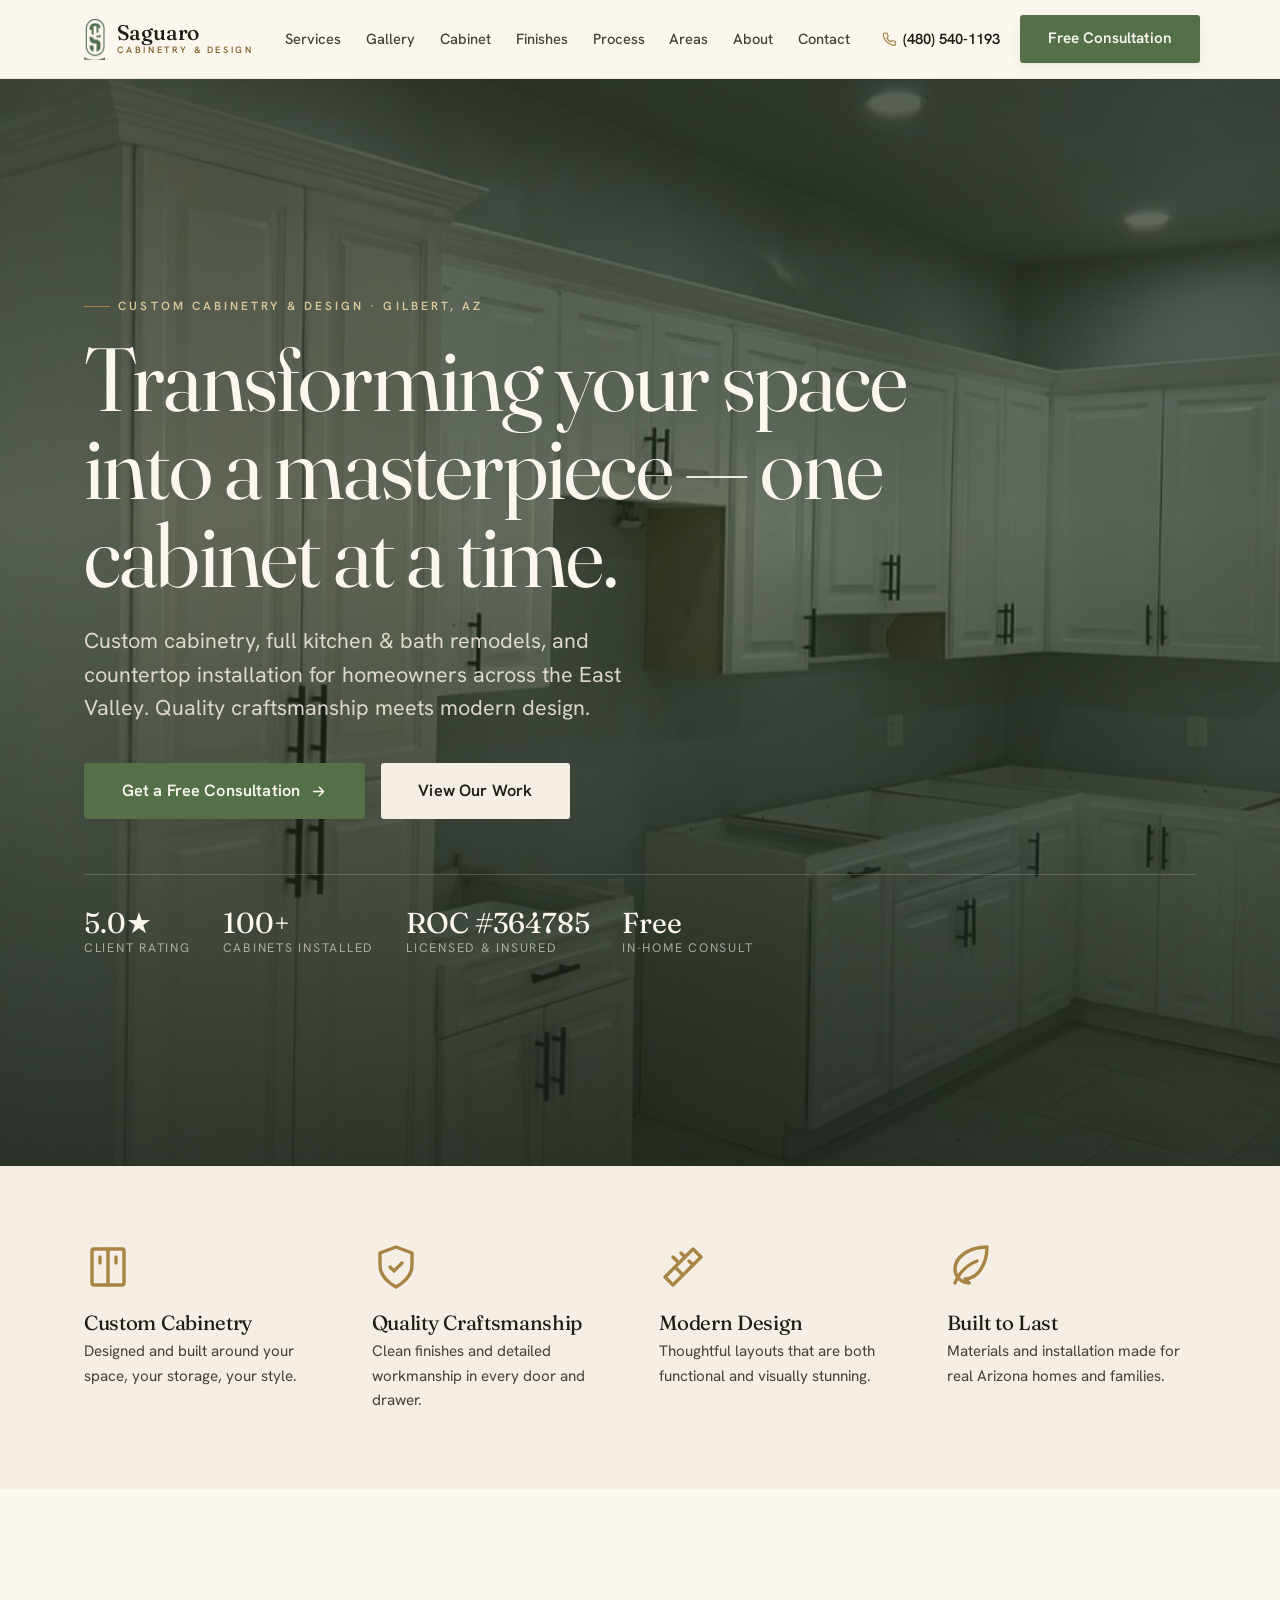
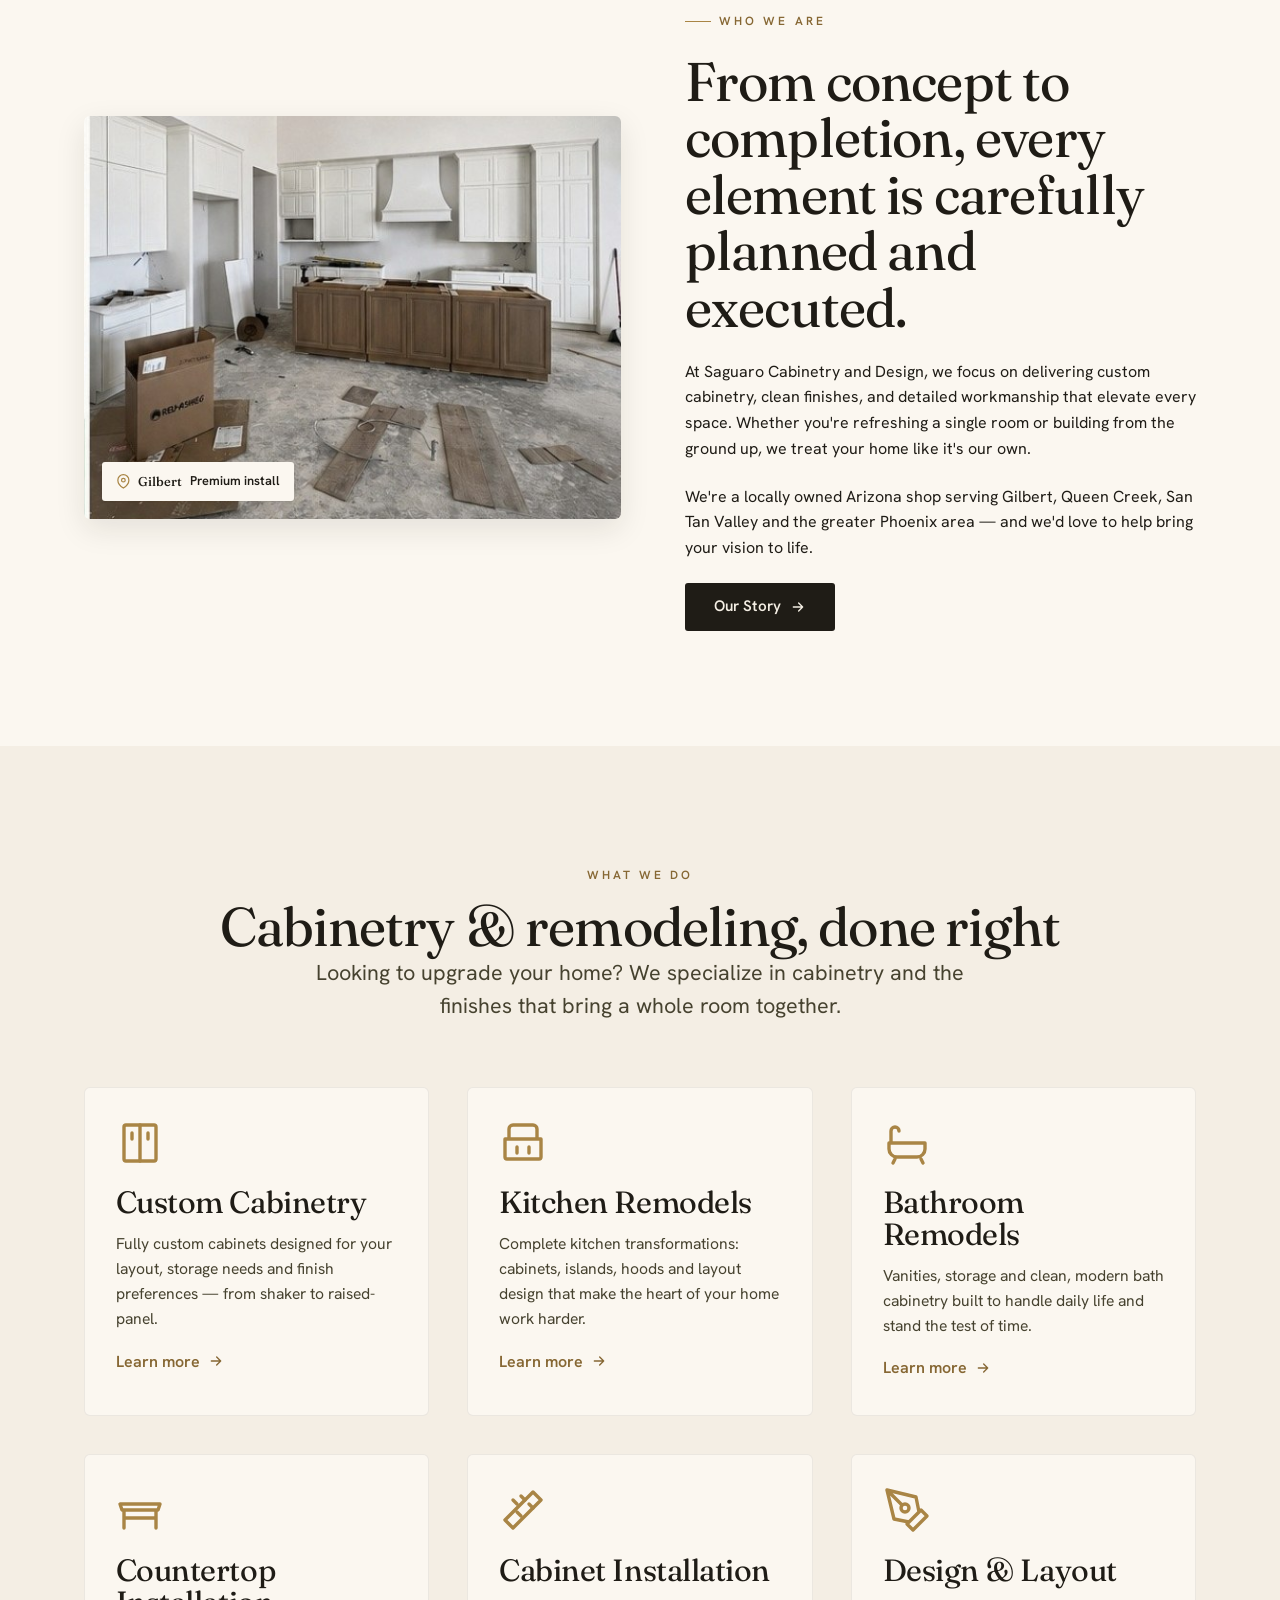
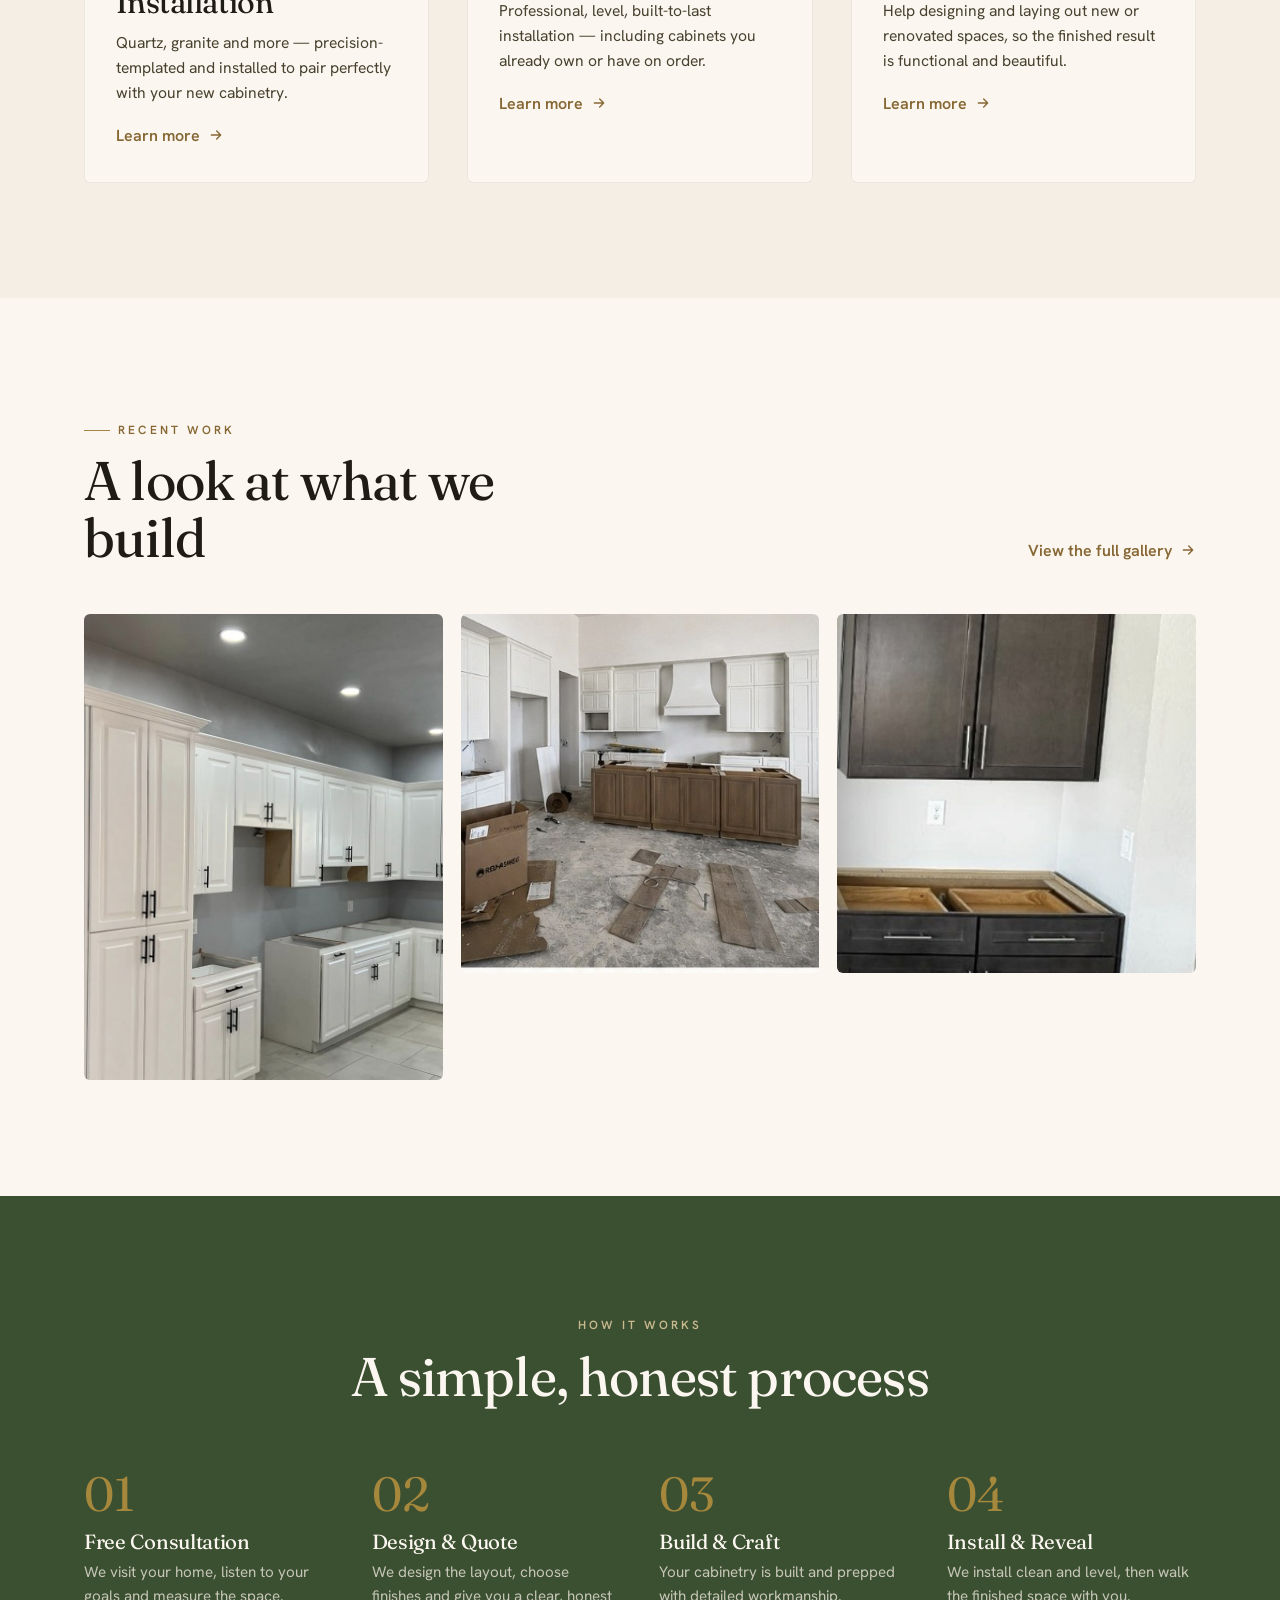
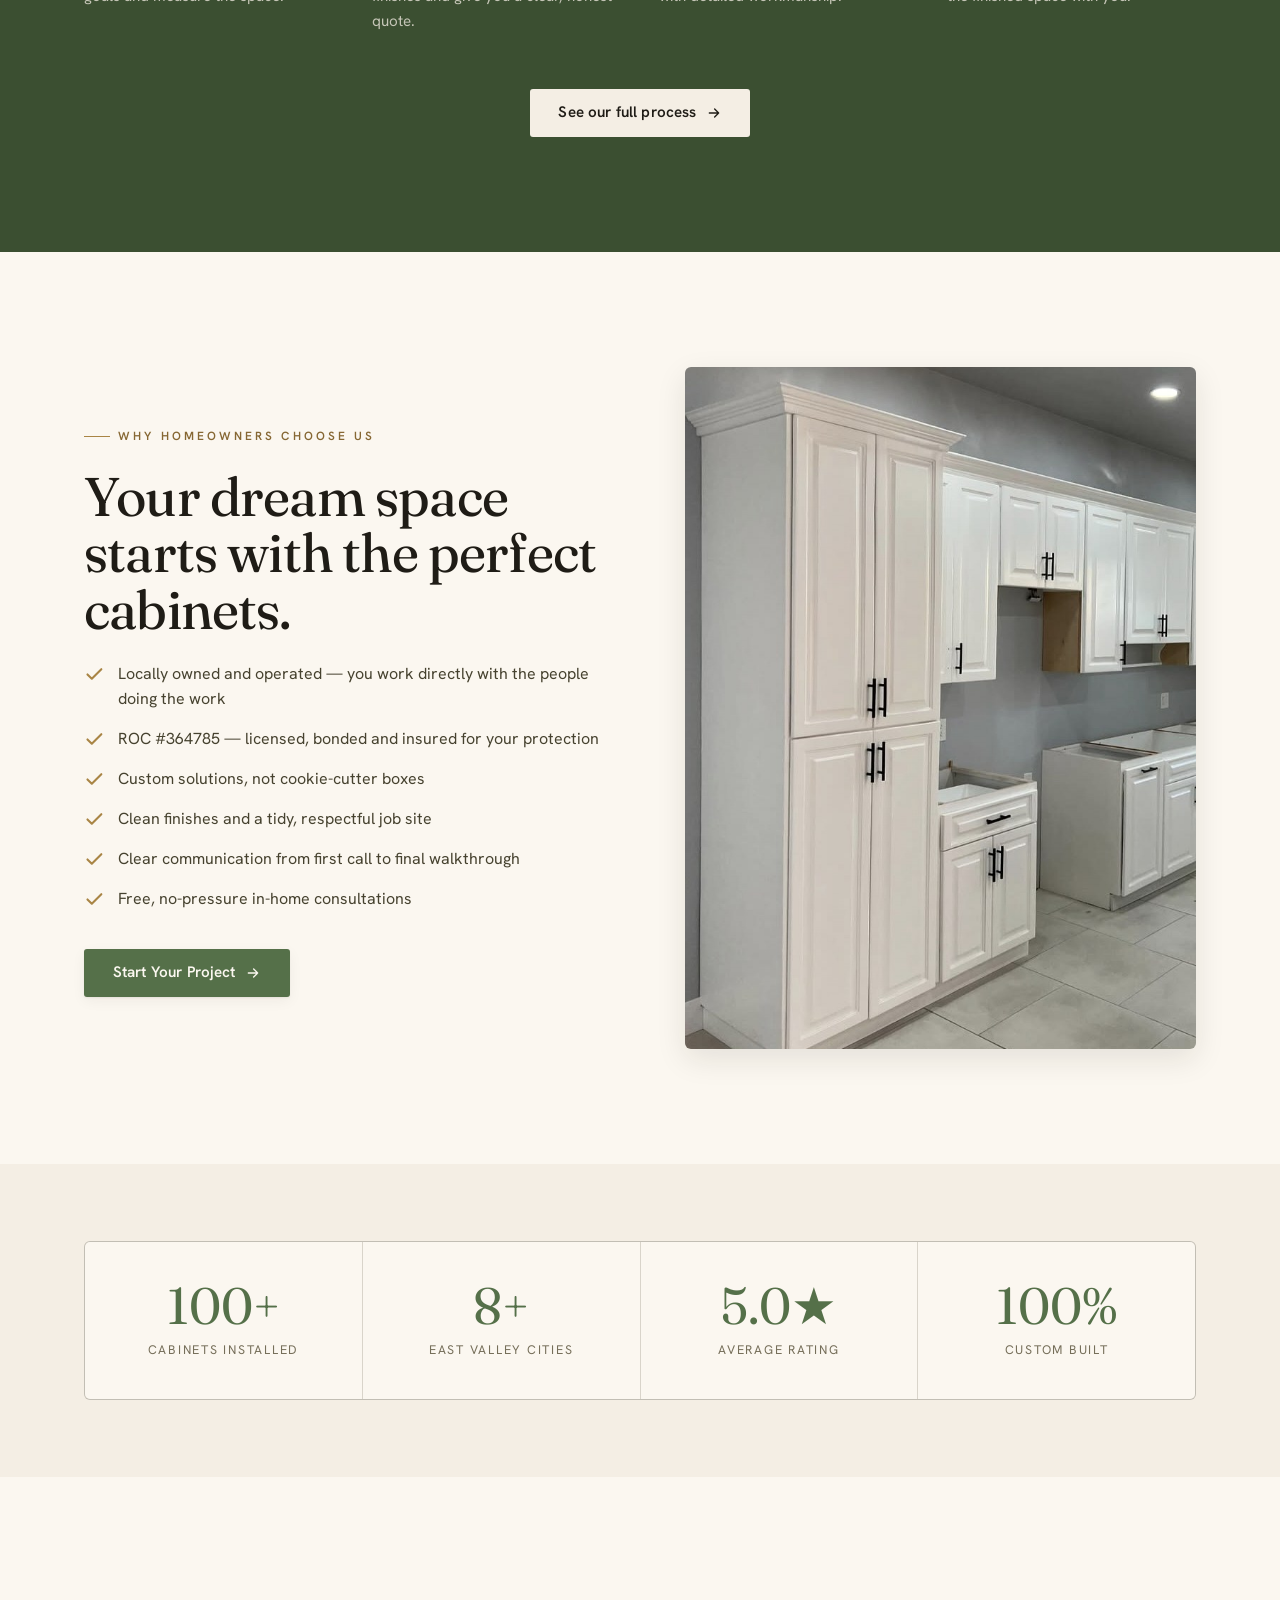
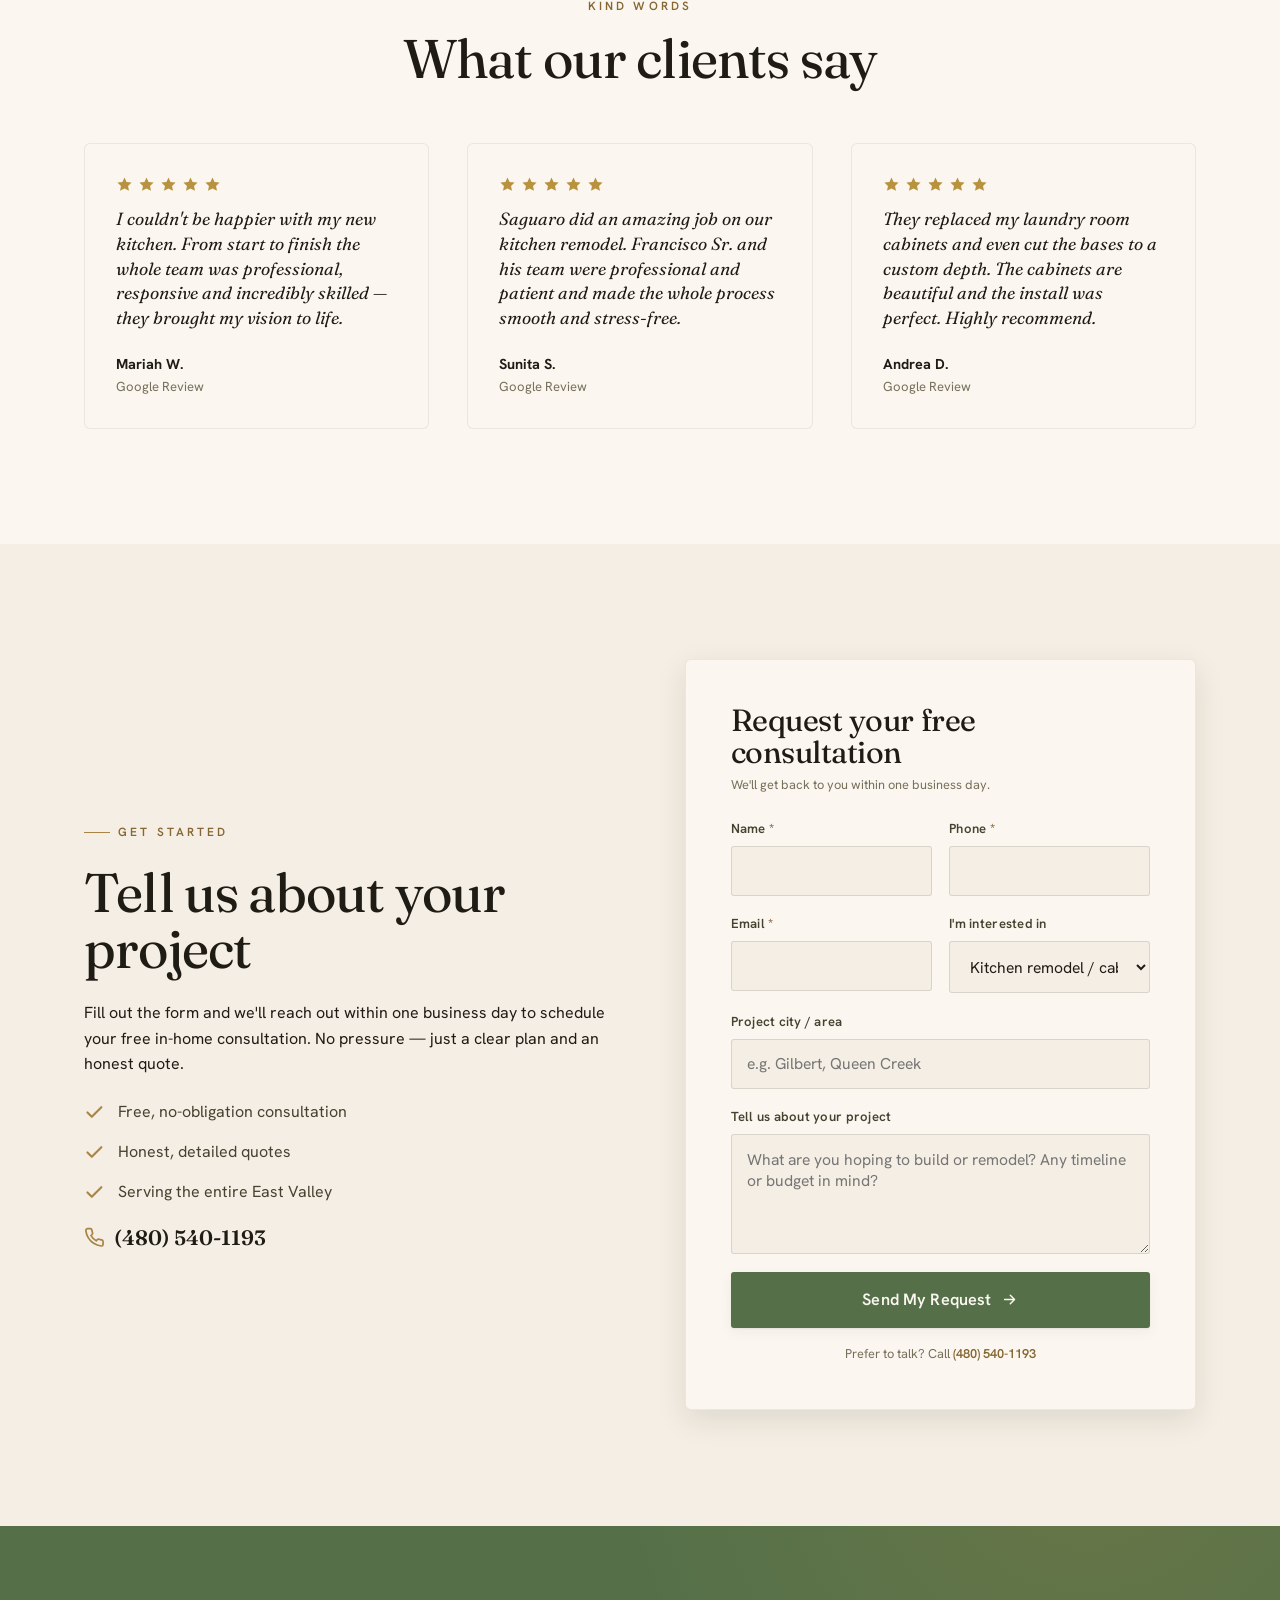
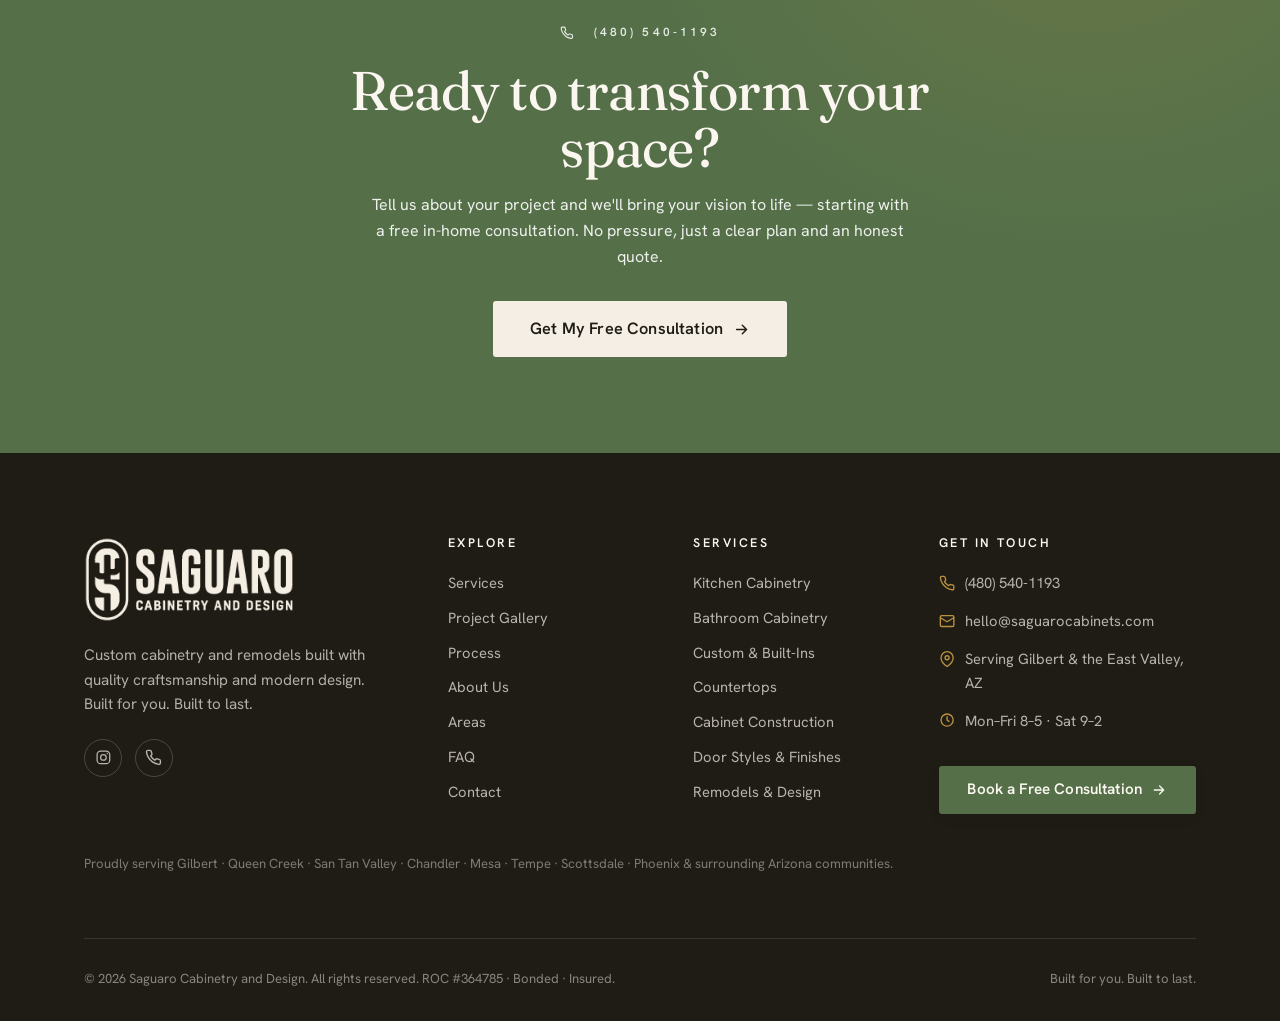
==== commit 74e05b45: "Updated v1 uhh changed some stuff?" ====
--- a/index.html
+++ b/index.html
@@ -37,7 +37,7 @@
       <img class="brand__mark" src="assets/img/logo-mark.png" alt="" width="22" height="42" loading="eager">
       <span class="brand__name">Saguaro<small>Cabinetry &amp; Design</small></span>
     </a>
-    <div class="nav__links" id="menu"><a href="services.html">Services</a><a href="gallery.html">Gallery</a><a href="finishes.html">Finishes</a><a href="process.html">Our Process</a><a href="areas.html">Service Areas</a><a href="about.html">About</a><a href="contact.html">Contact</a></div>
+    <div class="nav__links" id="menu"><a href="services.html">Services</a><a href="gallery.html">Gallery</a><a href="cabinet.html">Cabinet</a><a href="finishes.html">Finishes</a><a href="process.html">Process</a><a href="areas.html">Areas</a><a href="about.html">About</a><a href="contact.html">Contact</a></div>
     <div class="nav__cta">
       <a class="nav__phone" href="tel:+14805401193"><svg viewBox="0 0 24 24" fill="none" stroke="currentColor" stroke-width="2" stroke-linecap="round" stroke-linejoin="round"><path d="M22 16.92v3a2 2 0 0 1-2.18 2 19.8 19.8 0 0 1-8.63-3.07 19.5 19.5 0 0 1-6-6A19.8 19.8 0 0 1 2.12 4.18 2 2 0 0 1 4.11 2h3a2 2 0 0 1 2 1.72c.13.96.36 1.9.7 2.81a2 2 0 0 1-.45 2.11L8.09 9.91a16 16 0 0 0 6 6l1.27-1.27a2 2 0 0 1 2.11-.45c.91.34 1.85.57 2.81.7A2 2 0 0 1 22 16.92z"/></svg>(480) 540-1193</a>
       <a class="btn btn--primary" href="contact.html">Free Consultation</a>
@@ -59,7 +59,7 @@
     <div class="hero__trust reveal in" data-d="4">
       <div><b>5.0&#9733;</b><span>Client rating</span></div>
       <div><b>100+</b><span>Cabinets installed</span></div>
-      <div><b>ROC</b><span>Licensed &amp; insured</span></div>
+      <div><b>ROC&nbsp;#364785</b><span>Licensed &amp; insured</span></div>
       <div><b>Free</b><span>In-home consult</span></div>
     </div>
   </div>
@@ -143,7 +143,7 @@
     <div class="stack reveal" data-d="1">
       <span class="eyebrow">Why homeowners choose us</span>
       <h2>Your dream space starts with the perfect cabinets.</h2>
-      <ul class="checklist "><li><svg viewBox="0 0 24 24" fill="none" stroke="currentColor" stroke-width="2.4" stroke-linecap="round" stroke-linejoin="round"><path d="M20 6 9 17l-5-5"/></svg><span>Locally owned and operated — you work directly with the people doing the work</span></li><li><svg viewBox="0 0 24 24" fill="none" stroke="currentColor" stroke-width="2.4" stroke-linecap="round" stroke-linejoin="round"><path d="M20 6 9 17l-5-5"/></svg><span>ROC licensed, bonded and insured for your protection</span></li><li><svg viewBox="0 0 24 24" fill="none" stroke="currentColor" stroke-width="2.4" stroke-linecap="round" stroke-linejoin="round"><path d="M20 6 9 17l-5-5"/></svg><span>Custom solutions, not cookie-cutter boxes</span></li><li><svg viewBox="0 0 24 24" fill="none" stroke="currentColor" stroke-width="2.4" stroke-linecap="round" stroke-linejoin="round"><path d="M20 6 9 17l-5-5"/></svg><span>Clean finishes and a tidy, respectful job site</span></li><li><svg viewBox="0 0 24 24" fill="none" stroke="currentColor" stroke-width="2.4" stroke-linecap="round" stroke-linejoin="round"><path d="M20 6 9 17l-5-5"/></svg><span>Clear communication from first call to final walkthrough</span></li><li><svg viewBox="0 0 24 24" fill="none" stroke="currentColor" stroke-width="2.4" stroke-linecap="round" stroke-linejoin="round"><path d="M20 6 9 17l-5-5"/></svg><span>Free, no-pressure in-home consultations</span></li></ul>
+      <ul class="checklist "><li><svg viewBox="0 0 24 24" fill="none" stroke="currentColor" stroke-width="2.4" stroke-linecap="round" stroke-linejoin="round"><path d="M20 6 9 17l-5-5"/></svg><span>Locally owned and operated — you work directly with the people doing the work</span></li><li><svg viewBox="0 0 24 24" fill="none" stroke="currentColor" stroke-width="2.4" stroke-linecap="round" stroke-linejoin="round"><path d="M20 6 9 17l-5-5"/></svg><span>ROC #364785 — licensed, bonded and insured for your protection</span></li><li><svg viewBox="0 0 24 24" fill="none" stroke="currentColor" stroke-width="2.4" stroke-linecap="round" stroke-linejoin="round"><path d="M20 6 9 17l-5-5"/></svg><span>Custom solutions, not cookie-cutter boxes</span></li><li><svg viewBox="0 0 24 24" fill="none" stroke="currentColor" stroke-width="2.4" stroke-linecap="round" stroke-linejoin="round"><path d="M20 6 9 17l-5-5"/></svg><span>Clean finishes and a tidy, respectful job site</span></li><li><svg viewBox="0 0 24 24" fill="none" stroke="currentColor" stroke-width="2.4" stroke-linecap="round" stroke-linejoin="round"><path d="M20 6 9 17l-5-5"/></svg><span>Clear communication from first call to final walkthrough</span></li><li><svg viewBox="0 0 24 24" fill="none" stroke="currentColor" stroke-width="2.4" stroke-linecap="round" stroke-linejoin="round"><path d="M20 6 9 17l-5-5"/></svg><span>Free, no-pressure in-home consultations</span></li></ul>
       <a class="btn btn--primary" href="contact.html">Start Your Project <svg viewBox="0 0 24 24" fill="none" stroke="currentColor" stroke-width="2" stroke-linecap="round" stroke-linejoin="round"><path d="M5 12h14M13 6l6 6-6 6"/></svg></a>
     </div>
   </div>
@@ -231,8 +231,8 @@
           <a href="tel:+14805401193" aria-label="Call us"><svg viewBox="0 0 24 24" fill="none" stroke="currentColor" stroke-width="2" stroke-linecap="round" stroke-linejoin="round"><path d="M22 16.92v3a2 2 0 0 1-2.18 2 19.8 19.8 0 0 1-8.63-3.07 19.5 19.5 0 0 1-6-6A19.8 19.8 0 0 1 2.12 4.18 2 2 0 0 1 4.11 2h3a2 2 0 0 1 2 1.72c.13.96.36 1.9.7 2.81a2 2 0 0 1-.45 2.11L8.09 9.91a16 16 0 0 0 6 6l1.27-1.27a2 2 0 0 1 2.11-.45c.91.34 1.85.57 2.81.7A2 2 0 0 1 22 16.92z"/></svg></a>
         </div>
       </div>
-      <div><h4>Explore</h4><ul class="footer-links"><li><a href="services.html">Services</a></li><li><a href="gallery.html">Project Gallery</a></li><li><a href="process.html">Our Process</a></li><li><a href="about.html">About Us</a></li><li><a href="areas.html">Service Areas</a></li><li><a href="faq.html">FAQ</a></li><li><a href="contact.html">Contact</a></li></ul></div>
-      <div><h4>Services</h4><ul class="footer-links"><li><a href="kitchens.html">Kitchen Cabinetry</a></li><li><a href="bathrooms.html">Bathroom Cabinetry</a></li><li><a href="custom-cabinetry.html">Custom &amp; Built-Ins</a></li><li><a href="countertops.html">Countertops</a></li><li><a href="finishes.html">Door Styles &amp; Finishes</a></li><li><a href="services.html">Remodels &amp; Design</a></li></ul></div>
+      <div><h4>Explore</h4><ul class="footer-links"><li><a href="services.html">Services</a></li><li><a href="gallery.html">Project Gallery</a></li><li><a href="process.html">Process</a></li><li><a href="about.html">About Us</a></li><li><a href="areas.html">Areas</a></li><li><a href="faq.html">FAQ</a></li><li><a href="contact.html">Contact</a></li></ul></div>
+      <div><h4>Services</h4><ul class="footer-links"><li><a href="kitchens.html">Kitchen Cabinetry</a></li><li><a href="bathrooms.html">Bathroom Cabinetry</a></li><li><a href="custom-cabinetry.html">Custom &amp; Built-Ins</a></li><li><a href="countertops.html">Countertops</a></li><li><a href="cabinet.html">Cabinet Construction</a></li><li><a href="finishes.html">Door Styles &amp; Finishes</a></li><li><a href="services.html">Remodels &amp; Design</a></li></ul></div>
       <div>
         <h4>Get in touch</h4>
         <ul class="footer-contact">
